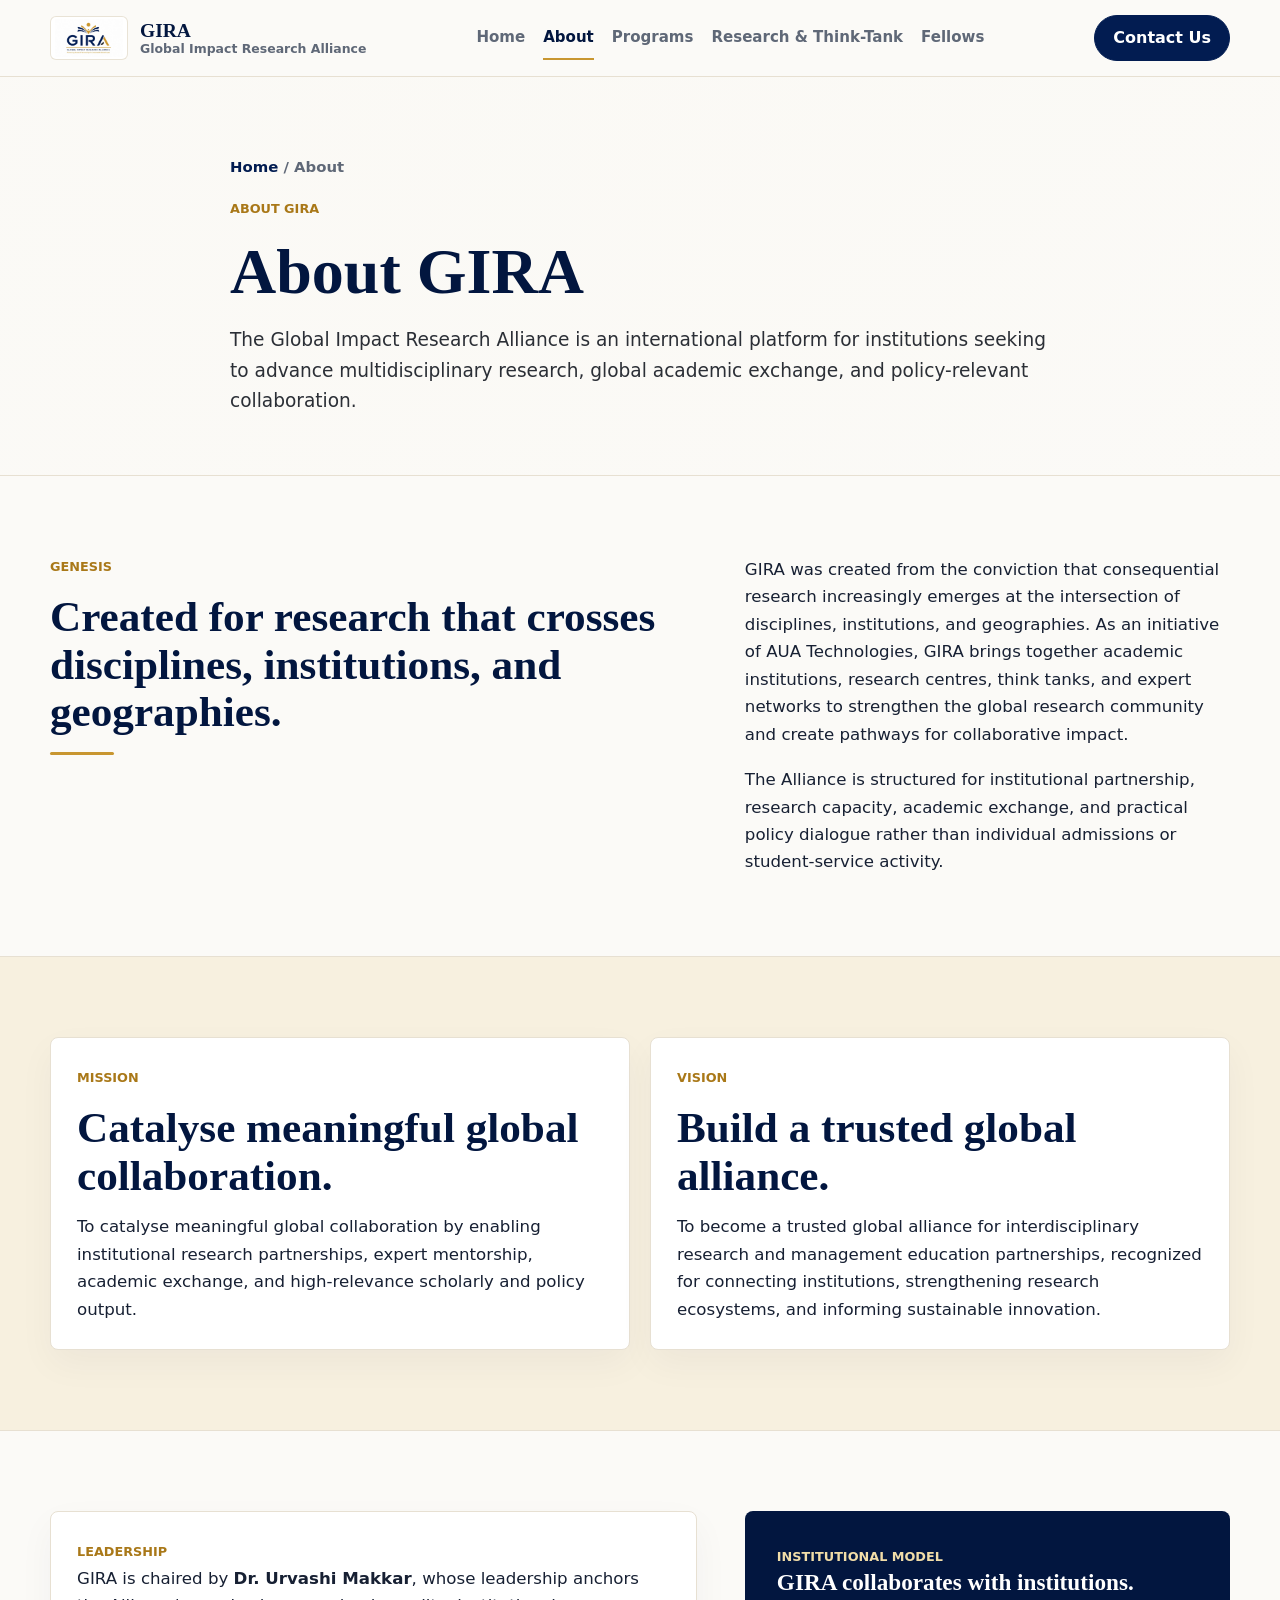
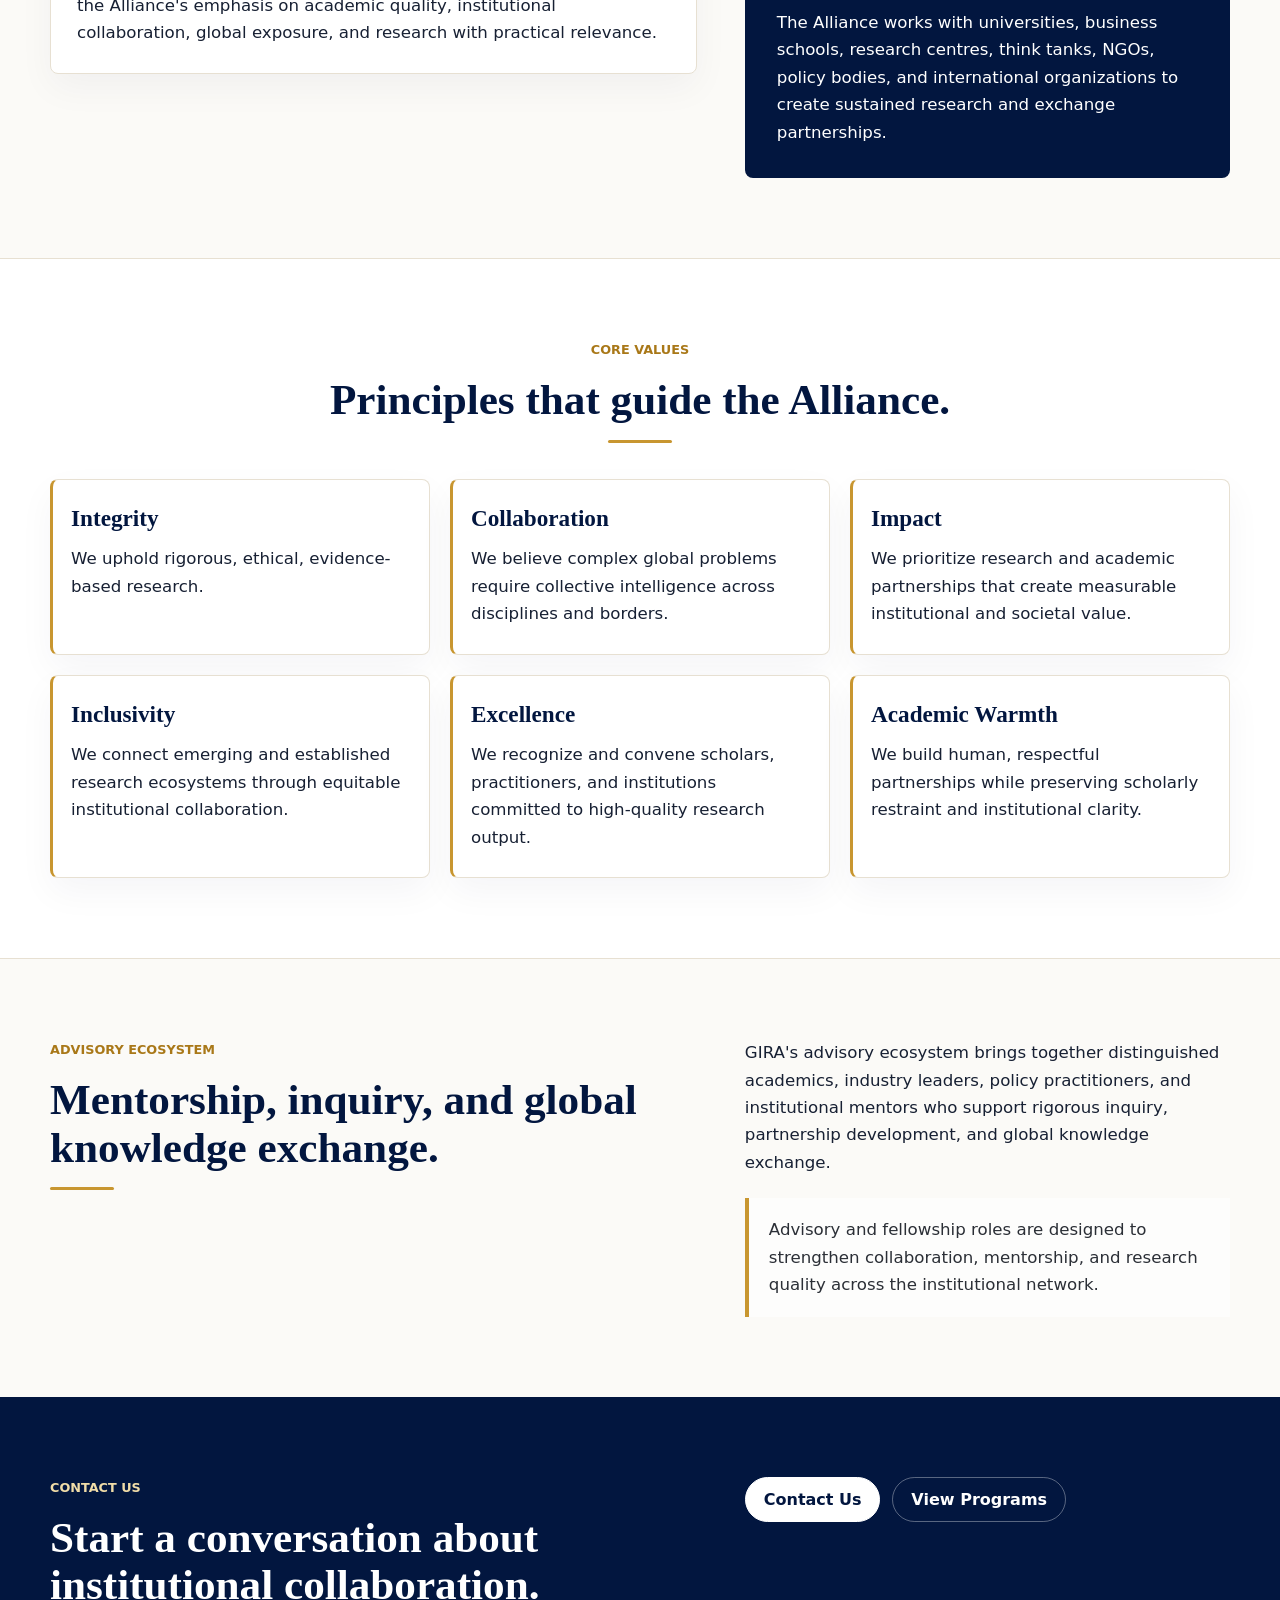
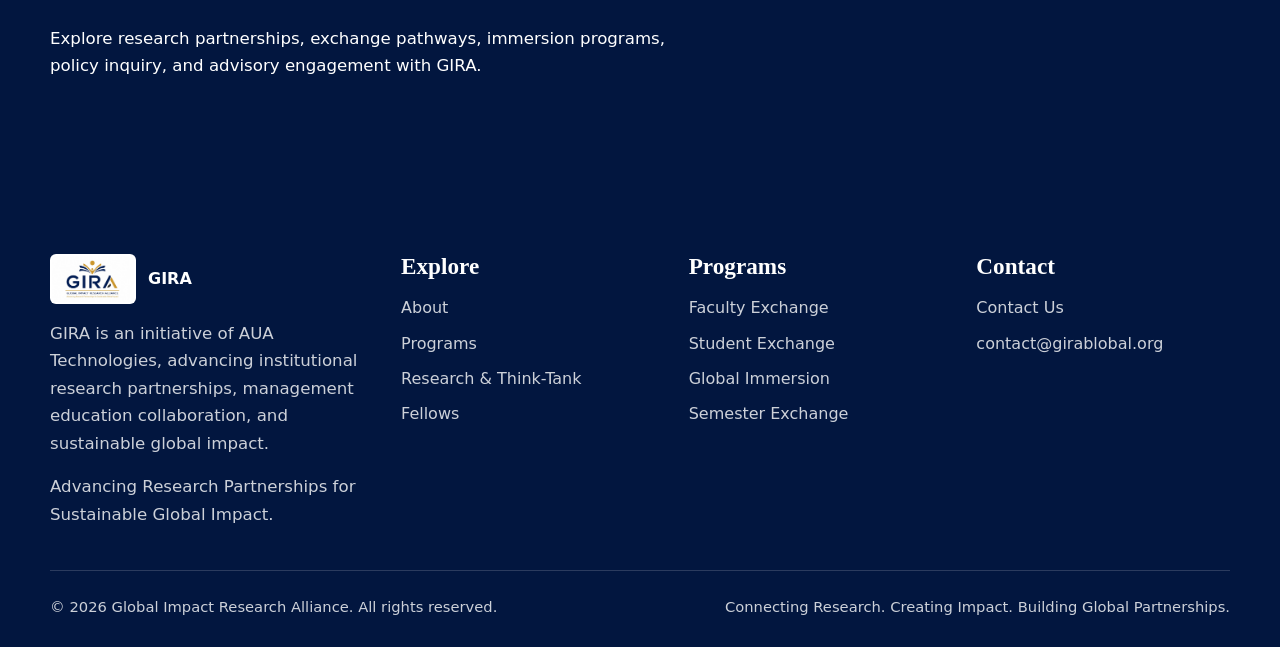
==== about.html @ 1eb1379f "Add GIRA website" ====
<!doctype html>
<html lang="en">
  <head>
    <meta charset="utf-8">
    <meta name="viewport" content="width=device-width, initial-scale=1">
    <title>About GIRA | Global Impact Research Alliance</title>
    <meta name="description" content="Learn about the Global Impact Research Alliance, an initiative of AUA Technologies for institutional research partnerships, academic exchange, and policy-relevant collaboration.">
    <link rel="stylesheet" href="assets/styles.css">
  </head>
  <body>
    <a class="skip-link" href="#main">Skip to content</a>
    <header class="site-header">
      <div class="container header-inner">
        <a class="logo-lockup" href="index.html" aria-label="GIRA home">
          <img src="assets/gira-logo.jpeg" alt="GIRA logo">
          <span class="logo-copy">
            <strong>GIRA</strong>
            <span>Global Impact Research Alliance</span>
          </span>
        </a>
        <nav class="primary-nav" id="primary-navigation" aria-label="Primary navigation">
          <a class="nav-link" href="index.html">Home</a>
          <a class="nav-link" href="about.html" aria-current="page">About</a>
          <a class="nav-link" href="programs.html">Programs</a>
          <a class="nav-link" href="research-think-tank.html">Research &amp; Think-Tank</a>
          <a class="nav-link" href="fellows.html">Fellows</a>
          <a class="mobile-nav-cta" href="contact.html">Contact Us</a>
        </nav>
        <div class="header-actions">
          <a class="btn btn-primary" href="contact.html">Contact Us</a>
        </div>
        <button class="menu-toggle" type="button" aria-expanded="false" aria-controls="primary-navigation" aria-label="Open menu">
          <svg viewBox="0 0 24 24" aria-hidden="true" fill="none" stroke="currentColor" stroke-width="2">
            <path d="M4 7h16M4 12h16M4 17h16"></path>
          </svg>
        </button>
      </div>
    </header>

    <main id="main">
      <section class="page-hero">
        <div class="narrow">
          <div class="breadcrumb"><a href="index.html">Home</a> / About</div>
          <span class="eyebrow">About GIRA</span>
          <h1>About GIRA</h1>
          <p class="lead">The Global Impact Research Alliance is an international platform for institutions seeking to advance multidisciplinary research, global academic exchange, and policy-relevant collaboration.</p>
        </div>
      </section>

      <section aria-labelledby="genesis-title">
        <div class="container split">
          <div class="section-header">
            <span class="eyebrow">Genesis</span>
            <h2 id="genesis-title">Created for research that crosses disciplines, institutions, and geographies.</h2>
            <div class="section-rule"></div>
          </div>
          <div>
            <p>GIRA was created from the conviction that consequential research increasingly emerges at the intersection of disciplines, institutions, and geographies. As an initiative of AUA Technologies, GIRA brings together academic institutions, research centres, think tanks, and expert networks to strengthen the global research community and create pathways for collaborative impact.</p>
            <p class="mt-18">The Alliance is structured for institutional partnership, research capacity, academic exchange, and practical policy dialogue rather than individual admissions or student-service activity.</p>
          </div>
        </div>
      </section>

      <section class="soft-band" aria-labelledby="mission-title">
        <div class="container grid grid-2">
          <article class="card">
            <span class="eyebrow">Mission</span>
            <h2 id="mission-title">Catalyse meaningful global collaboration.</h2>
            <p>To catalyse meaningful global collaboration by enabling institutional research partnerships, expert mentorship, academic exchange, and high-relevance scholarly and policy output.</p>
          </article>
          <article class="card">
            <span class="eyebrow">Vision</span>
            <h2>Build a trusted global alliance.</h2>
            <p>To become a trusted global alliance for interdisciplinary research and management education partnerships, recognized for connecting institutions, strengthening research ecosystems, and informing sustainable innovation.</p>
          </article>
        </div>
      </section>

      <section aria-labelledby="leadership-title">
        <div class="container split">
          <article class="card chair-note chair-note-simple">
            <div>
              <span class="eyebrow">Leadership</span>
              <h2 class="visually-hidden" id="leadership-title">Leadership</h2>
              <p>GIRA is chaired by <strong>Dr. Urvashi Makkar</strong>, whose leadership anchors the Alliance's emphasis on academic quality, institutional collaboration, global exposure, and research with practical relevance.</p>
            </div>
          </article>
          <div class="statement-panel">
            <span class="eyebrow">Institutional Model</span>
            <h3>GIRA collaborates with institutions.</h3>
            <p class="mt-14">The Alliance works with universities, business schools, research centres, think tanks, NGOs, policy bodies, and international organizations to create sustained research and exchange partnerships.</p>
          </div>
        </div>
      </section>

      <section class="surface-band" aria-labelledby="values-title">
        <div class="container">
          <div class="section-header center">
            <span class="eyebrow">Core Values</span>
            <h2 id="values-title">Principles that guide the Alliance.</h2>
            <div class="section-rule"></div>
          </div>
          <div class="grid grid-3">
            <article class="card value-item">
              <h3>Integrity</h3>
              <p>We uphold rigorous, ethical, evidence-based research.</p>
            </article>
            <article class="card value-item">
              <h3>Collaboration</h3>
              <p>We believe complex global problems require collective intelligence across disciplines and borders.</p>
            </article>
            <article class="card value-item">
              <h3>Impact</h3>
              <p>We prioritize research and academic partnerships that create measurable institutional and societal value.</p>
            </article>
            <article class="card value-item">
              <h3>Inclusivity</h3>
              <p>We connect emerging and established research ecosystems through equitable institutional collaboration.</p>
            </article>
            <article class="card value-item">
              <h3>Excellence</h3>
              <p>We recognize and convene scholars, practitioners, and institutions committed to high-quality research output.</p>
            </article>
            <article class="card value-item">
              <h3>Academic Warmth</h3>
              <p>We build human, respectful partnerships while preserving scholarly restraint and institutional clarity.</p>
            </article>
          </div>
        </div>
      </section>

      <section aria-labelledby="advisory-title">
        <div class="container split">
          <div class="section-header">
            <span class="eyebrow">Advisory Ecosystem</span>
            <h2 id="advisory-title">Mentorship, inquiry, and global knowledge exchange.</h2>
            <div class="section-rule"></div>
          </div>
          <div>
            <p>GIRA's advisory ecosystem brings together distinguished academics, industry leaders, policy practitioners, and institutional mentors who support rigorous inquiry, partnership development, and global knowledge exchange.</p>
            <p class="note mt-22">Advisory and fellowship roles are designed to strengthen collaboration, mentorship, and research quality across the institutional network.</p>
          </div>
        </div>
      </section>

      <section class="cta-section" aria-labelledby="about-cta-title">
        <div class="container split">
          <div class="section-header">
            <span class="eyebrow">Contact Us</span>
            <h2 id="about-cta-title">Start a conversation about institutional collaboration.</h2>
            <p>Explore research partnerships, exchange pathways, immersion programs, policy inquiry, and advisory engagement with GIRA.</p>
          </div>
          <div class="cta-actions">
            <a class="btn btn-primary" href="contact.html">Contact Us</a>
            <a class="btn btn-secondary" href="programs.html">View Programs</a>
          </div>
        </div>
      </section>
    </main>

    <footer class="site-footer">
      <div class="container">
        <div class="footer-grid">
          <div class="footer-brand">
            <a class="footer-logo" href="index.html" aria-label="GIRA home">
              <img src="assets/gira-logo.jpeg" alt="GIRA logo">
              <strong>GIRA</strong>
            </a>
            <p>GIRA is an initiative of AUA Technologies, advancing institutional research partnerships, management education collaboration, and sustainable global impact.</p>
            <p>Advancing Research Partnerships for Sustainable Global Impact.</p>
          </div>
          <div>
            <h3>Explore</h3>
            <div class="footer-links">
              <a href="about.html">About</a>
              <a href="programs.html">Programs</a>
              <a href="research-think-tank.html">Research &amp; Think-Tank</a>
              <a href="fellows.html">Fellows</a>
            </div>
          </div>
          <div>
            <h3>Programs</h3>
            <div class="footer-links">
              <a href="programs.html#faculty-exchange">Faculty Exchange</a>
              <a href="programs.html#student-exchange">Student Exchange</a>
              <a href="programs.html#global-immersion">Global Immersion</a>
              <a href="programs.html#semester-exchange">Semester Exchange</a>
            </div>
          </div>
          <div>
            <h3>Contact</h3>
            <div class="footer-links">
              <a href="contact.html">Contact Us</a>
              <a href="mailto:contact@girablobal.org">contact@girablobal.org</a>
            </div>
          </div>
        </div>
        <div class="footer-bottom">
          <span>&copy; <span data-year></span> Global Impact Research Alliance. All rights reserved.</span>
          <span>Connecting Research. Creating Impact. Building Global Partnerships.</span>
        </div>
      </div>
    </footer>
    <script src="js/site.js"></script>
  </body>
</html>
---- assets/styles.css ----
:root {
  --gira-navy-950: #02163f;
  --gira-navy-900: #021c51;
  --gira-navy-800: #062b68;
  --gira-navy-700: #0a367a;
  --gira-gold-700: #a97818;
  --gira-gold-600: #c89630;
  --gira-gold-500: #d3a437;
  --gira-gold-200: #f1dda8;
  --gira-charcoal: #2b2f36;
  --gira-ink: #172033;
  --gira-muted: #5f6877;
  --gira-line: #e7e0d2;
  --gira-paper: #fbfaf7;
  --gira-surface: #ffffff;
  --gira-soft-gold: #f7f0df;
  --shadow-soft: 0 18px 48px rgba(2, 28, 81, 0.06);
}

* {
  box-sizing: border-box;
}

html {
  scroll-behavior: smooth;
}

body {
  margin: 0;
  font-family: Inter, "Source Sans 3", system-ui, -apple-system, BlinkMacSystemFont, "Segoe UI", sans-serif;
  color: var(--gira-ink);
  background: var(--gira-paper);
  line-height: 1.65;
}

body.menu-open {
  overflow: hidden;
}

img,
svg {
  display: block;
  max-width: 100%;
}

a {
  color: inherit;
  text-decoration: none;
}

button,
input,
select,
textarea {
  font: inherit;
}

:focus-visible {
  outline: 3px solid rgba(200, 150, 48, 0.65);
  outline-offset: 3px;
}

.skip-link {
  position: absolute;
  top: 8px;
  left: 8px;
  z-index: 100;
  transform: translateY(-140%);
  background: var(--gira-navy-950);
  color: #fff;
  padding: 10px 14px;
  border-radius: 6px;
  font-weight: 700;
}

.skip-link:focus {
  transform: translateY(0);
}

.visually-hidden {
  position: absolute;
  width: 1px;
  height: 1px;
  padding: 0;
  margin: -1px;
  overflow: hidden;
  clip: rect(0, 0, 0, 0);
  white-space: nowrap;
  border: 0;
}

.container {
  width: min(100% - 32px, 1180px);
  margin-inline: auto;
}

.narrow {
  width: min(100% - 32px, 820px);
  margin-inline: auto;
}

.site-header {
  position: sticky;
  top: 0;
  z-index: 80;
  background: rgba(251, 250, 247, 0.96);
  border-bottom: 1px solid var(--gira-line);
  backdrop-filter: blur(14px);
  transition: box-shadow 180ms ease, background-color 180ms ease;
}

.site-header.is-scrolled {
  box-shadow: 0 10px 30px rgba(2, 28, 81, 0.08);
}

.header-inner {
  height: 76px;
  display: flex;
  align-items: center;
  justify-content: space-between;
  gap: 24px;
}

.logo-lockup {
  display: inline-flex;
  align-items: center;
  gap: 12px;
  min-width: 220px;
}

.logo-lockup img {
  width: 78px;
  height: 44px;
  object-fit: contain;
  background: #fff;
  border: 1px solid rgba(231, 224, 210, 0.9);
  border-radius: 6px;
  padding: 2px;
}

.logo-copy {
  display: grid;
  gap: 0;
  line-height: 1.15;
}

.logo-copy strong {
  font-family: Georgia, "Times New Roman", serif;
  color: var(--gira-navy-950);
  font-size: 1.22rem;
}

.logo-copy span {
  color: var(--gira-muted);
  font-size: 0.78rem;
  font-weight: 650;
}

.primary-nav {
  display: flex;
  align-items: center;
  justify-content: center;
  gap: 18px;
  color: var(--gira-muted);
  font-size: 0.94rem;
  font-weight: 700;
}

.nav-link {
  min-height: 44px;
  display: inline-flex;
  align-items: center;
  border-bottom: 2px solid transparent;
}

.nav-link:hover,
.nav-link[aria-current="page"] {
  color: var(--gira-navy-950);
  border-bottom-color: var(--gira-gold-600);
}

.header-actions {
  display: flex;
  align-items: center;
  gap: 10px;
}

.mobile-nav-cta {
  display: none;
}

.menu-toggle {
  width: 44px;
  height: 44px;
  display: none;
  align-items: center;
  justify-content: center;
  border: 1px solid var(--gira-line);
  border-radius: 8px;
  background: var(--gira-surface);
  color: var(--gira-navy-950);
  cursor: pointer;
}

.menu-toggle svg {
  width: 22px;
  height: 22px;
}

.btn {
  min-height: 44px;
  display: inline-flex;
  align-items: center;
  justify-content: center;
  gap: 8px;
  border-radius: 999px;
  padding: 0.76rem 1.12rem;
  font-weight: 750;
  line-height: 1.2;
  transition: background-color 160ms ease, border-color 160ms ease, color 160ms ease, transform 160ms ease;
}

.btn svg {
  width: 18px;
  height: 18px;
}

.btn-primary {
  background: var(--gira-navy-900);
  color: #fff;
  border: 1px solid var(--gira-navy-900);
}

.btn-primary:hover {
  background: var(--gira-navy-800);
  border-color: var(--gira-navy-800);
}

.btn-secondary {
  background: transparent;
  color: var(--gira-navy-900);
  border: 1px solid var(--gira-line);
}

.btn-secondary:hover {
  border-color: var(--gira-gold-600);
  background: rgba(200, 150, 48, 0.08);
}

.text-link {
  display: inline-flex;
  align-items: center;
  gap: 8px;
  color: var(--gira-navy-900);
  font-weight: 800;
  border-bottom: 1px solid rgba(200, 150, 48, 0.55);
}

.text-link:hover {
  color: var(--gira-navy-700);
}

.inline-link {
  color: var(--gira-navy-900);
  font-weight: 800;
  border-bottom: 1px solid rgba(200, 150, 48, 0.55);
}

.inline-link:hover {
  color: var(--gira-navy-700);
}

main {
  overflow: hidden;
}

section {
  padding-block: 80px;
}

h1,
h2,
h3,
h4 {
  font-family: Georgia, "Times New Roman", serif;
  color: var(--gira-navy-950);
  line-height: 1.1;
  letter-spacing: 0;
  margin: 0;
}

h1 {
  font-size: 4rem;
}

h2 {
  font-size: 2.7rem;
}

h3 {
  font-size: 1.45rem;
}

h4 {
  font-size: 1.08rem;
}

p {
  margin: 0;
  font-size: 1.04rem;
}

.lead {
  font-size: 1.16rem;
  color: var(--gira-charcoal);
}

.muted {
  color: var(--gira-muted);
}

.mt-14 {
  margin-top: 14px;
}

.mt-16 {
  margin-top: 16px;
}

.mt-18 {
  margin-top: 18px;
}

.mt-22 {
  margin-top: 22px;
}

.mt-24 {
  margin-top: 24px;
}

.eyebrow {
  color: var(--gira-gold-700);
  font-size: 0.8rem;
  font-weight: 850;
  text-transform: uppercase;
}

.section-header {
  display: grid;
  gap: 16px;
  max-width: 780px;
  margin-bottom: 36px;
}

.section-header.center {
  text-align: center;
  margin-inline: auto;
}

.section-rule {
  width: 64px;
  height: 3px;
  background: var(--gira-gold-600);
  border-radius: 999px;
}

.section-header.center .section-rule {
  margin-inline: auto;
}

.hero {
  position: relative;
  padding-block: 82px 44px;
  border-bottom: 1px solid var(--gira-line);
  background:
    linear-gradient(90deg, rgba(251, 250, 247, 0.96), rgba(251, 250, 247, 0.82)),
    linear-gradient(135deg, rgba(241, 221, 168, 0.4), rgba(255, 255, 255, 0));
}

.hero::before {
  content: "";
  position: absolute;
  inset: 0;
  background-image:
    linear-gradient(rgba(6, 43, 104, 0.06) 1px, transparent 1px),
    linear-gradient(90deg, rgba(6, 43, 104, 0.06) 1px, transparent 1px);
  background-size: 52px 52px;
  mask-image: linear-gradient(90deg, transparent 0%, #000 42%, #000 100%);
  -webkit-mask-image: linear-gradient(90deg, transparent 0%, #000 42%, #000 100%);
  pointer-events: none;
}

.hero-layout {
  position: relative;
  display: grid;
  grid-template-columns: minmax(0, 1fr) 430px;
  gap: 56px;
  align-items: center;
}

.hero-copy {
  display: grid;
  gap: 24px;
  max-width: 760px;
}

.hero-brand {
  display: grid;
  gap: 10px;
}

.hero-brand-kicker {
  color: var(--gira-gold-700);
  font-size: 0.86rem;
  font-weight: 850;
  text-transform: uppercase;
}

.hero-brand-name {
  display: flex;
  flex-wrap: wrap;
  align-items: baseline;
  gap: 12px 18px;
}

.hero-brand-name strong {
  color: var(--gira-navy-950);
  font-family: Georgia, "Times New Roman", serif;
  font-size: 5.35rem;
  line-height: 0.9;
}

.hero-brand-name span {
  max-width: 520px;
  color: var(--gira-navy-900);
  font-family: Georgia, "Times New Roman", serif;
  font-size: 2.1rem;
  line-height: 1.06;
}

.hero-actions,
.cta-actions {
  display: flex;
  flex-wrap: wrap;
  gap: 12px;
}

.hero-visual {
  min-height: 410px;
  display: grid;
  align-content: center;
  gap: 22px;
  position: relative;
}

.hero-logo-panel {
  display: grid;
  place-items: center;
  min-height: 250px;
  padding: 34px;
  background: rgba(255, 255, 255, 0.8);
  border: 1px solid var(--gira-line);
  border-radius: 8px;
  box-shadow: var(--shadow-soft);
}

.hero-logo-panel img {
  width: min(100%, 360px);
  height: auto;
  object-fit: contain;
}

.hero-focus {
  padding: 18px 22px;
  border-left: 3px solid var(--gira-gold-600);
  background: rgba(251, 250, 247, 0.9);
}

.hero-focus strong {
  display: block;
  color: var(--gira-navy-950);
  margin-bottom: 10px;
}

.hero-focus ul {
  list-style: none;
  margin: 0;
  padding: 0;
  display: grid;
  gap: 6px;
  color: var(--gira-charcoal);
  font-weight: 650;
}

.glance {
  padding-block: 0 72px;
}

.glance-grid {
  margin-top: -22px;
  position: relative;
  z-index: 4;
  display: grid;
  grid-template-columns: repeat(5, 1fr);
  background: var(--gira-surface);
  border: 1px solid var(--gira-line);
  border-radius: 8px;
  box-shadow: var(--shadow-soft);
  overflow: hidden;
}

.glance-item {
  padding: 22px;
  border-right: 1px solid var(--gira-line);
  border-top: 4px solid var(--gira-gold-600);
}

.glance-item:last-child {
  border-right: 0;
}

.glance-item strong {
  display: block;
  color: var(--gira-navy-950);
  font-size: 0.96rem;
  line-height: 1.25;
  margin-bottom: 8px;
}

.glance-item span {
  display: block;
  color: var(--gira-muted);
  font-size: 0.92rem;
  line-height: 1.45;
}

.surface-band {
  background: var(--gira-surface);
  border-block: 1px solid var(--gira-line);
}

.soft-band {
  background: var(--gira-soft-gold);
  border-block: 1px solid var(--gira-line);
}

.grid {
  display: grid;
  gap: 20px;
}

.grid-2 {
  grid-template-columns: repeat(2, minmax(0, 1fr));
}

.grid-3 {
  grid-template-columns: repeat(3, minmax(0, 1fr));
}

.grid-4 {
  grid-template-columns: repeat(4, minmax(0, 1fr));
}

.card {
  background: var(--gira-surface);
  border: 1px solid var(--gira-line);
  border-radius: 8px;
  padding: 26px;
  box-shadow: 0 14px 36px rgba(2, 28, 81, 0.045);
  transition: transform 160ms ease, box-shadow 160ms ease;
}

.card:hover {
  transform: translateY(-2px);
  box-shadow: 0 18px 44px rgba(2, 28, 81, 0.075);
}

.card > * + * {
  margin-top: 14px;
}

.icon-line {
  width: 42px;
  height: 42px;
  color: var(--gira-navy-900);
}

.icon-line .accent {
  color: var(--gira-gold-600);
}

.program-card {
  display: grid;
  gap: 14px;
  align-content: start;
}

.program-card ul,
.clean-list {
  margin: 0;
  padding: 0;
  list-style: none;
  display: grid;
  gap: 10px;
}

.program-card li,
.clean-list li {
  position: relative;
  padding-left: 18px;
  color: var(--gira-charcoal);
}

.program-card li::before,
.clean-list li::before {
  content: "";
  position: absolute;
  left: 0;
  top: 0.7em;
  width: 6px;
  height: 6px;
  border-radius: 50%;
  background: var(--gira-gold-600);
}

.split {
  display: grid;
  grid-template-columns: minmax(0, 1fr) minmax(320px, 0.75fr);
  gap: 48px;
  align-items: start;
}

.statement-panel {
  background: var(--gira-navy-950);
  color: #fff;
  border-radius: 8px;
  padding: 32px;
}

.statement-panel h3,
.statement-panel h2,
.statement-panel p {
  color: #fff;
}

.statement-panel .eyebrow {
  color: var(--gira-gold-200);
}

.note {
  border-left: 4px solid var(--gira-gold-600);
  background: rgba(255, 255, 255, 0.66);
  padding: 18px 20px;
  color: var(--gira-charcoal);
}

.contact-email {
  margin-top: 18px;
  color: var(--gira-navy-950);
  font-size: 1rem;
  font-weight: 800;
}

.contact-email a {
  border-bottom: 1px solid rgba(200, 150, 48, 0.55);
}

.stepper {
  display: grid;
  grid-template-columns: repeat(4, minmax(0, 1fr));
  gap: 0;
  border: 1px solid var(--gira-line);
  border-radius: 8px;
  overflow: hidden;
  background: var(--gira-surface);
}

.step {
  position: relative;
  padding: 28px;
  min-height: 210px;
  border-right: 1px solid var(--gira-line);
}

.step:last-child {
  border-right: 0;
}

.step::after {
  content: "";
  position: absolute;
  top: 48px;
  right: -18px;
  width: 36px;
  height: 2px;
  background: var(--gira-gold-600);
  z-index: 2;
}

.step:last-child::after {
  display: none;
}

.step-number {
  width: 42px;
  height: 42px;
  display: inline-flex;
  align-items: center;
  justify-content: center;
  border-radius: 50%;
  background: var(--gira-soft-gold);
  color: var(--gira-navy-950);
  font-weight: 850;
  margin-bottom: 18px;
}

.chair-note {
  display: grid;
  grid-template-columns: 110px minmax(0, 1fr);
  gap: 28px;
  align-items: start;
}

.chair-note-simple {
  grid-template-columns: 1fr;
}

.chair-mark {
  width: 100px;
  height: 100px;
  display: grid;
  place-items: center;
  border-radius: 8px;
  background: var(--gira-soft-gold);
  border: 1px solid var(--gira-line);
  color: var(--gira-navy-950);
  font-family: Georgia, "Times New Roman", serif;
  font-size: 2.2rem;
  font-weight: 700;
}

.cta-section {
  background: var(--gira-navy-950);
  color: #fff;
}

.cta-section h2,
.cta-section p {
  color: #fff;
}

.cta-section .eyebrow {
  color: var(--gira-gold-200);
}

.cta-section .btn-primary {
  background: #fff;
  color: var(--gira-navy-950);
  border-color: #fff;
}

.cta-section .btn-primary:hover {
  background: var(--gira-gold-200);
  border-color: var(--gira-gold-200);
}

.cta-section .btn-secondary {
  color: #fff;
  border-color: rgba(255, 255, 255, 0.34);
}

.cta-section .btn-secondary:hover {
  background: rgba(255, 255, 255, 0.08);
  border-color: var(--gira-gold-200);
}

.page-hero {
  padding-block: 78px 58px;
  background:
    linear-gradient(90deg, rgba(251, 250, 247, 0.96), rgba(251, 250, 247, 0.86)),
    linear-gradient(135deg, rgba(241, 221, 168, 0.4), rgba(255, 255, 255, 0));
  border-bottom: 1px solid var(--gira-line);
}

.page-hero .narrow {
  display: grid;
  gap: 18px;
}

.breadcrumb {
  color: var(--gira-muted);
  font-size: 0.93rem;
  font-weight: 650;
}

.breadcrumb a {
  color: var(--gira-navy-900);
}

.value-item {
  border-left: 3px solid var(--gira-gold-600);
  padding-left: 18px;
}

.output-grid {
  display: flex;
  flex-wrap: wrap;
  gap: 10px;
}

.pill {
  display: inline-flex;
  align-items: center;
  min-height: 34px;
  border: 1px solid var(--gira-line);
  border-radius: 999px;
  padding: 0.36rem 0.76rem;
  background: var(--gira-surface);
  color: var(--gira-charcoal);
  font-weight: 700;
  font-size: 0.92rem;
}

.event-card {
  display: grid;
  gap: 12px;
}

.event-meta {
  display: flex;
  flex-wrap: wrap;
  gap: 10px;
  color: var(--gira-muted);
  font-size: 0.92rem;
  font-weight: 650;
}

.category {
  color: var(--gira-gold-700);
  font-weight: 850;
  text-transform: uppercase;
  font-size: 0.78rem;
}

.fellows-grid {
  display: grid;
  gap: 24px;
}

.fellow-profile {
  display: grid;
  grid-template-columns: 210px minmax(0, 1fr);
  gap: 28px;
  align-items: start;
}

.fellow-photo {
  width: 100%;
  aspect-ratio: 4 / 5;
  object-fit: cover;
  border-radius: 8px;
  border: 1px solid var(--gira-line);
  background: var(--gira-soft-gold);
}

.fellow-role {
  display: inline-flex;
  width: fit-content;
  align-items: center;
  min-height: 32px;
  border-radius: 999px;
  padding: 0.28rem 0.72rem;
  background: var(--gira-soft-gold);
  color: var(--gira-navy-950);
  font-size: 0.82rem;
  font-weight: 850;
  text-transform: uppercase;
}

.fellow-profile h3 {
  margin-top: 14px;
}

.fellow-profile p {
  margin-top: 12px;
}

.form-wrap {
  display: grid;
  grid-template-columns: minmax(0, 0.72fr) minmax(0, 1fr);
  gap: 40px;
  align-items: start;
}

.inquiry-form {
  display: grid;
  gap: 18px;
}

.form-grid {
  display: grid;
  grid-template-columns: repeat(2, minmax(0, 1fr));
  gap: 18px;
}

.field {
  display: grid;
  gap: 7px;
}

.field.full {
  grid-column: 1 / -1;
}

label {
  color: var(--gira-navy-950);
  font-size: 0.94rem;
  font-weight: 800;
}

input,
select,
textarea {
  width: 100%;
  min-height: 46px;
  border: 1px solid var(--gira-line);
  border-radius: 8px;
  background: #fff;
  color: var(--gira-ink);
  padding: 0.75rem 0.86rem;
}

textarea {
  min-height: 150px;
  resize: vertical;
}

input[aria-invalid="true"],
select[aria-invalid="true"],
textarea[aria-invalid="true"] {
  border-color: #9d2b2b;
}

.honeypot {
  position: absolute;
  left: -9999px;
  width: 1px;
  height: 1px;
  overflow: hidden;
}

.form-message {
  min-height: 30px;
  color: var(--gira-navy-950);
  font-weight: 750;
}

.form-message.error {
  color: #9d2b2b;
}

.site-footer {
  background: var(--gira-navy-950);
  color: rgba(255, 255, 255, 0.8);
  padding-block: 58px 28px;
}

.footer-grid {
  display: grid;
  grid-template-columns: minmax(240px, 1.25fr) repeat(3, minmax(0, 1fr));
  gap: 34px;
}

.footer-brand {
  display: grid;
  gap: 16px;
}

.footer-logo {
  display: inline-flex;
  align-items: center;
  gap: 12px;
}

.footer-logo img {
  width: 86px;
  height: 50px;
  object-fit: contain;
  background: #fff;
  border-radius: 6px;
  padding: 2px;
}

.footer-logo strong,
.site-footer h3 {
  color: #fff;
}

.footer-links {
  display: grid;
  gap: 9px;
  margin-top: 16px;
}

.footer-links a:hover {
  color: #fff;
}

.footer-bottom {
  display: flex;
  justify-content: space-between;
  gap: 20px;
  margin-top: 42px;
  padding-top: 24px;
  border-top: 1px solid rgba(255, 255, 255, 0.16);
  font-size: 0.92rem;
}

@media (max-width: 1080px) {
  .primary-nav {
    gap: 12px;
    font-size: 0.9rem;
  }

  h1 {
    font-size: 3.35rem;
  }

  .hero-brand-name strong {
    font-size: 4.45rem;
  }

  .hero-brand-name span {
    font-size: 1.82rem;
  }

  .hero-layout {
    grid-template-columns: minmax(0, 1fr) 360px;
    gap: 36px;
  }

  .glance-grid,
  .grid-4 {
    grid-template-columns: repeat(2, minmax(0, 1fr));
  }

  .glance-item:nth-child(2n) {
    border-right: 0;
  }
}

@media (max-width: 900px) {
  .header-inner {
    height: 64px;
  }

  .logo-lockup {
    min-width: auto;
  }

  .logo-lockup img {
    width: 64px;
    height: 36px;
  }

  .logo-copy span {
    display: none;
  }

  .menu-toggle {
    display: inline-flex;
  }

  .header-actions {
    display: none;
  }

  .primary-nav {
    position: absolute;
    top: 100%;
    left: 0;
    right: 0;
    display: grid;
    gap: 0;
    max-height: 0;
    overflow: hidden;
    background: var(--gira-paper);
    border-bottom: 1px solid var(--gira-line);
    box-shadow: 0 18px 34px rgba(2, 28, 81, 0.1);
    transition: max-height 180ms ease;
  }

  .site-header.is-open .primary-nav {
    max-height: 560px;
  }

  .nav-link,
  .mobile-nav-cta {
    min-height: 50px;
    padding: 0 24px;
    border-bottom: 1px solid var(--gira-line);
  }

  .mobile-nav-cta {
    display: flex;
    align-items: center;
    color: var(--gira-navy-950);
    font-weight: 850;
  }

  section {
    padding-block: 64px;
  }

  h1 {
    font-size: 2.72rem;
  }

  h2 {
    font-size: 2.15rem;
  }

  .hero {
    padding-block: 64px 34px;
  }

  .hero-layout,
  .split,
  .form-wrap,
  .fellow-profile {
    grid-template-columns: 1fr;
  }

  .hero-visual {
    min-height: auto;
  }

  .hero-logo-panel {
    min-height: 210px;
  }

  .fellow-photo {
    max-width: 280px;
  }

  .stepper,
  .grid-3,
  .grid-4,
  .footer-grid {
    grid-template-columns: 1fr;
  }

  .step {
    min-height: auto;
    border-right: 0;
    border-bottom: 1px solid var(--gira-line);
  }

  .step:last-child {
    border-bottom: 0;
  }

  .step::after {
    display: none;
  }
}

@media (max-width: 640px) {
  .container,
  .narrow {
    width: min(100% - 24px, 1180px);
  }

  h1 {
    font-size: 2.28rem;
  }

  .hero-brand-name {
    display: grid;
    gap: 10px;
  }

  .hero-brand-name strong {
    font-size: 3.45rem;
  }

  .hero-brand-name span {
    font-size: 1.48rem;
  }

  h2 {
    font-size: 1.9rem;
  }

  .lead {
    font-size: 1.05rem;
  }

  .hero-actions,
  .cta-actions {
    display: grid;
  }

  .btn {
    width: 100%;
  }

  .glance-grid,
  .grid-2,
  .form-grid {
    grid-template-columns: 1fr;
  }

  .glance-item,
  .glance-item:nth-child(2n) {
    border-right: 0;
  }

  .chair-note {
    grid-template-columns: 1fr;
  }

  .footer-bottom {
    display: grid;
  }

  .hero-logo-panel {
    padding: 22px;
  }
}

@media (prefers-reduced-motion: reduce) {
  html {
    scroll-behavior: auto;
  }

  *,
  *::before,
  *::after {
    animation-duration: 0.01ms !important;
    animation-iteration-count: 1 !important;
    transition-duration: 0.01ms !important;
  }
}
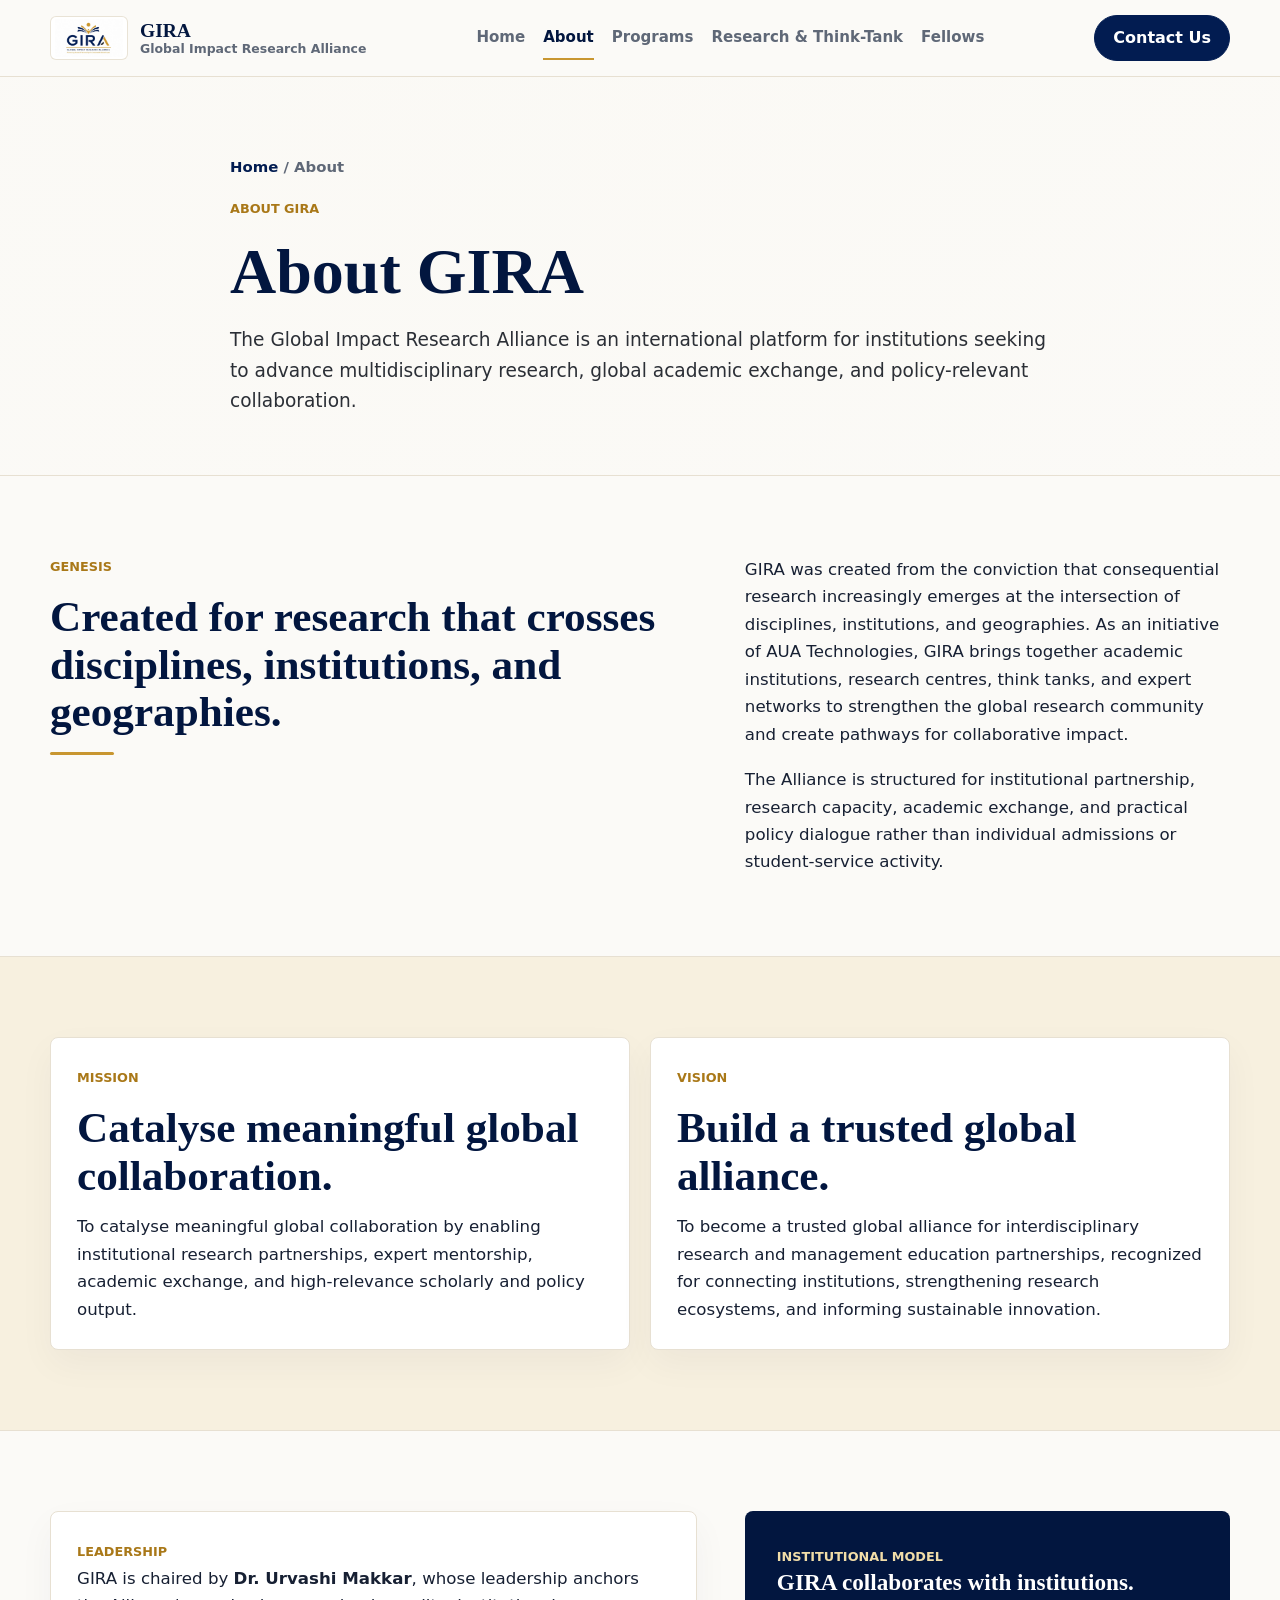
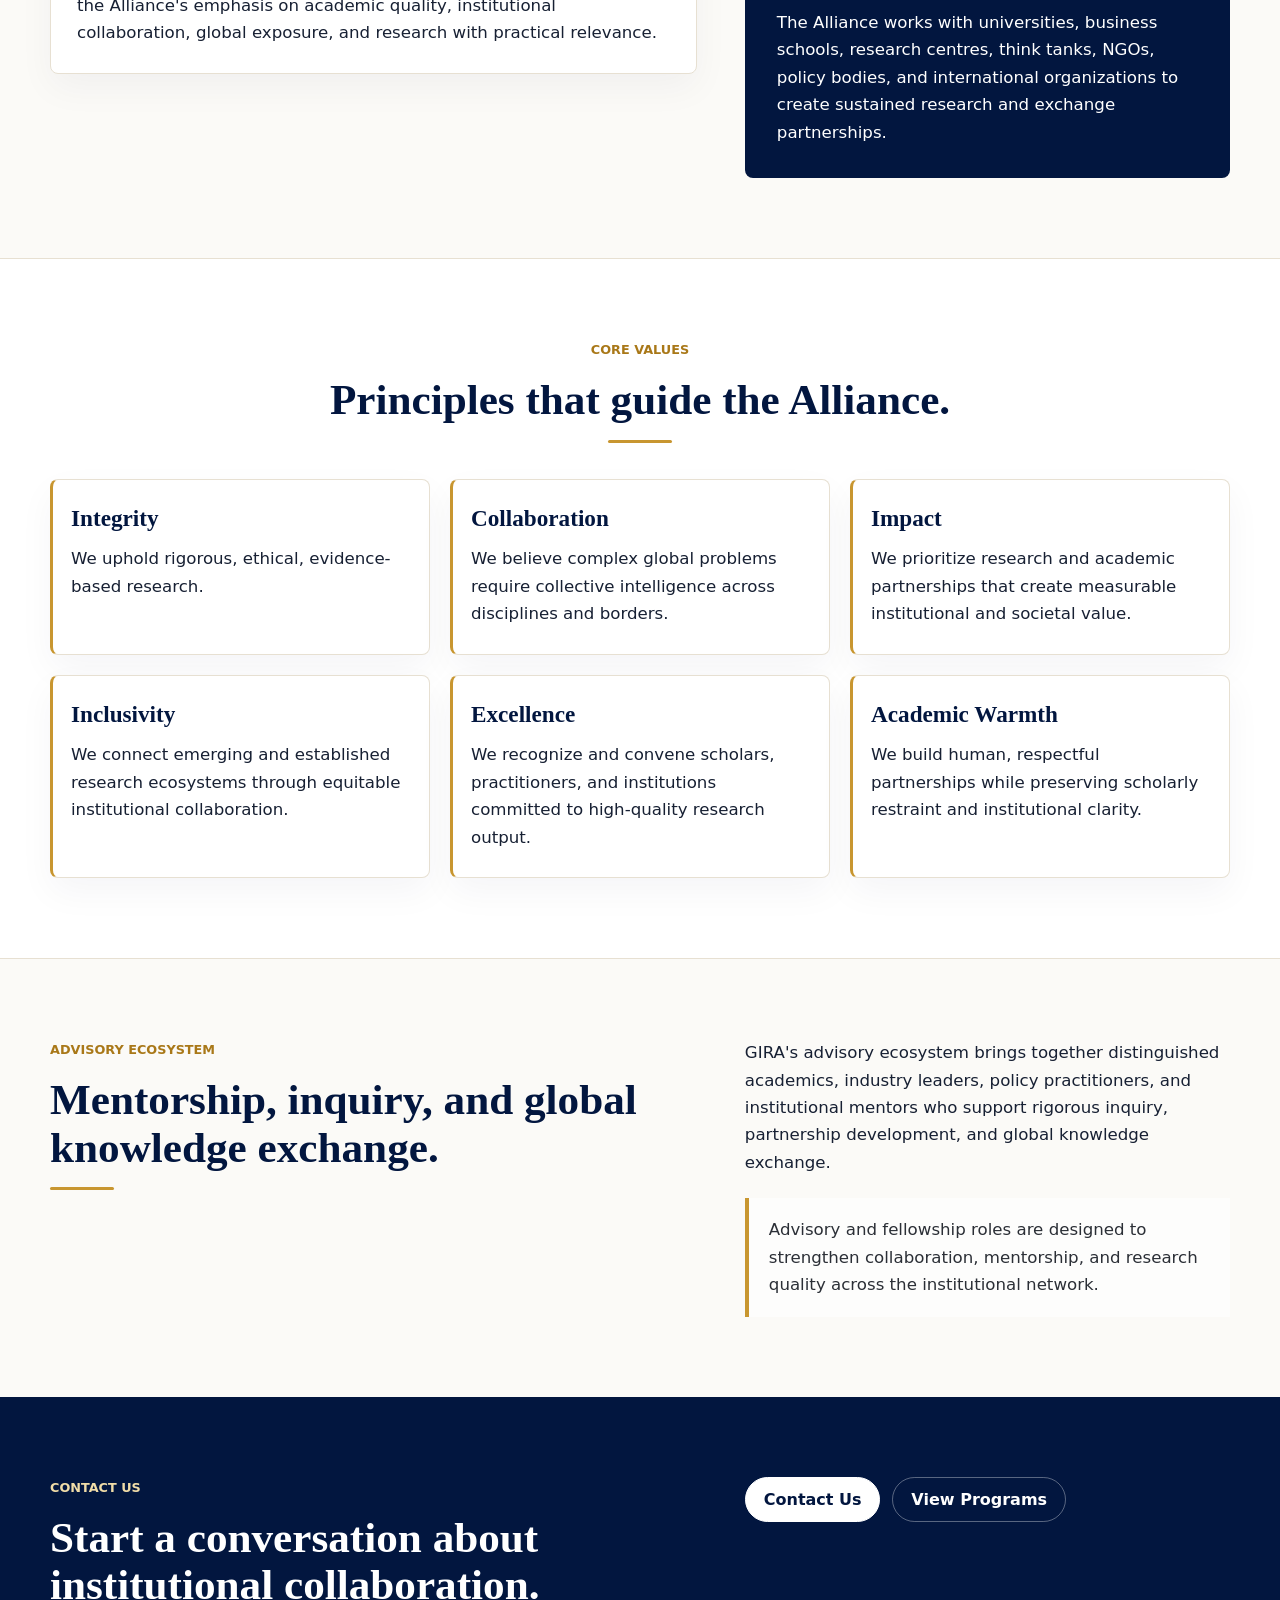
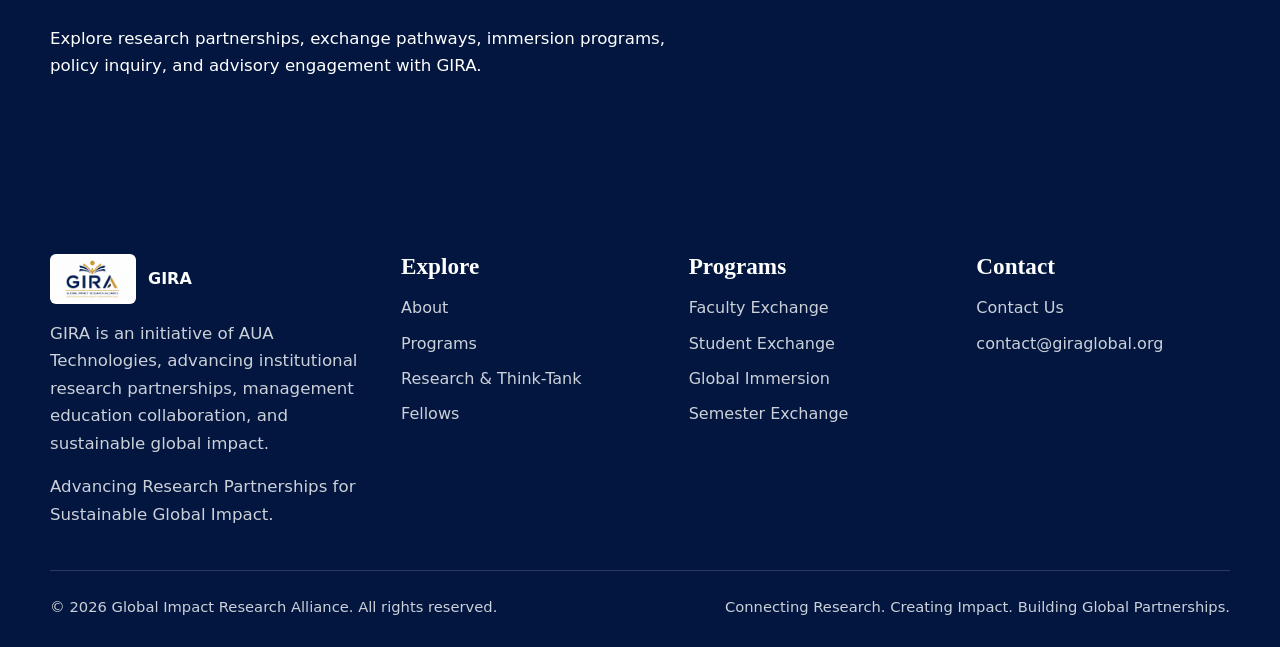
==== commit e7a6ecfd: "Update GIRA website contact details" ====
--- a/about.html
+++ b/about.html
@@ -191,7 +191,7 @@
             <h3>Contact</h3>
             <div class="footer-links">
               <a href="contact.html">Contact Us</a>
-              <a href="mailto:contact@girablobal.org">contact@girablobal.org</a>
+              <a href="mailto:contact@giraglobal.org">contact@giraglobal.org</a>
             </div>
           </div>
         </div>
--- a/assets/styles.css
+++ b/assets/styles.css
@@ -666,6 +666,34 @@
   border-bottom: 1px solid rgba(200, 150, 48, 0.55);
 }
 
+.contact-callout {
+  max-width: 880px;
+  margin-inline: auto;
+  padding: 44px;
+  text-align: center;
+  background: var(--gira-surface);
+  border: 1px solid var(--gira-line);
+  border-radius: 8px;
+  box-shadow: var(--shadow-soft);
+}
+
+.contact-callout h2 {
+  margin-top: 14px;
+  font-size: 3rem;
+  overflow-wrap: anywhere;
+}
+
+.contact-callout h2 a {
+  color: var(--gira-navy-950);
+  border-bottom: 2px solid rgba(200, 150, 48, 0.7);
+}
+
+.contact-callout p {
+  max-width: 680px;
+  margin: 22px auto 0;
+  color: var(--gira-muted);
+}
+
 .stepper {
   display: grid;
   grid-template-columns: repeat(4, minmax(0, 1fr));
@@ -940,24 +968,6 @@
 select[aria-invalid="true"],
 textarea[aria-invalid="true"] {
   border-color: #9d2b2b;
-}
-
-.honeypot {
-  position: absolute;
-  left: -9999px;
-  width: 1px;
-  height: 1px;
-  overflow: hidden;
-}
-
-.form-message {
-  min-height: 30px;
-  color: var(--gira-navy-950);
-  font-weight: 750;
-}
-
-.form-message.error {
-  color: #9d2b2b;
 }
 
 .site-footer {
@@ -1206,6 +1216,14 @@
     width: 100%;
   }
 
+  .contact-callout {
+    padding: 28px 18px;
+  }
+
+  .contact-callout h2 {
+    font-size: 1.7rem;
+  }
+
   .glance-grid,
   .grid-2,
   .form-grid {
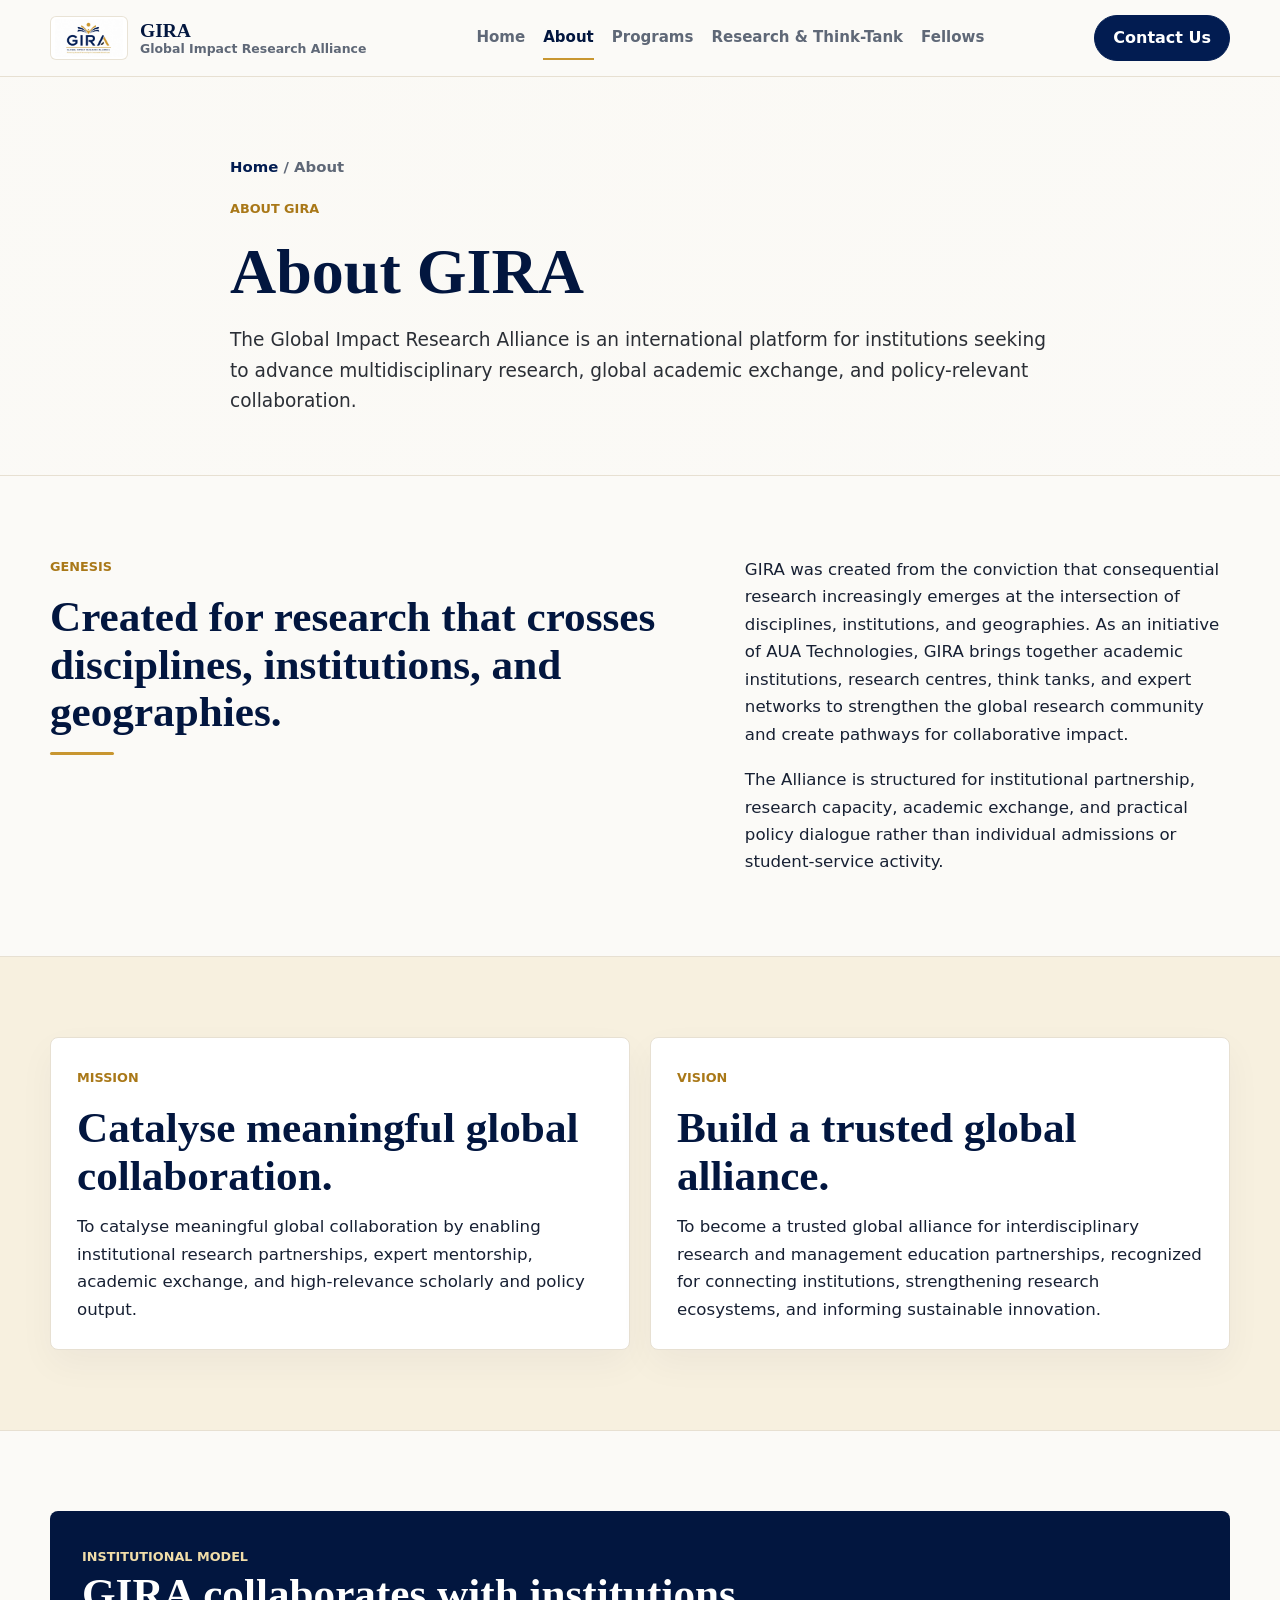
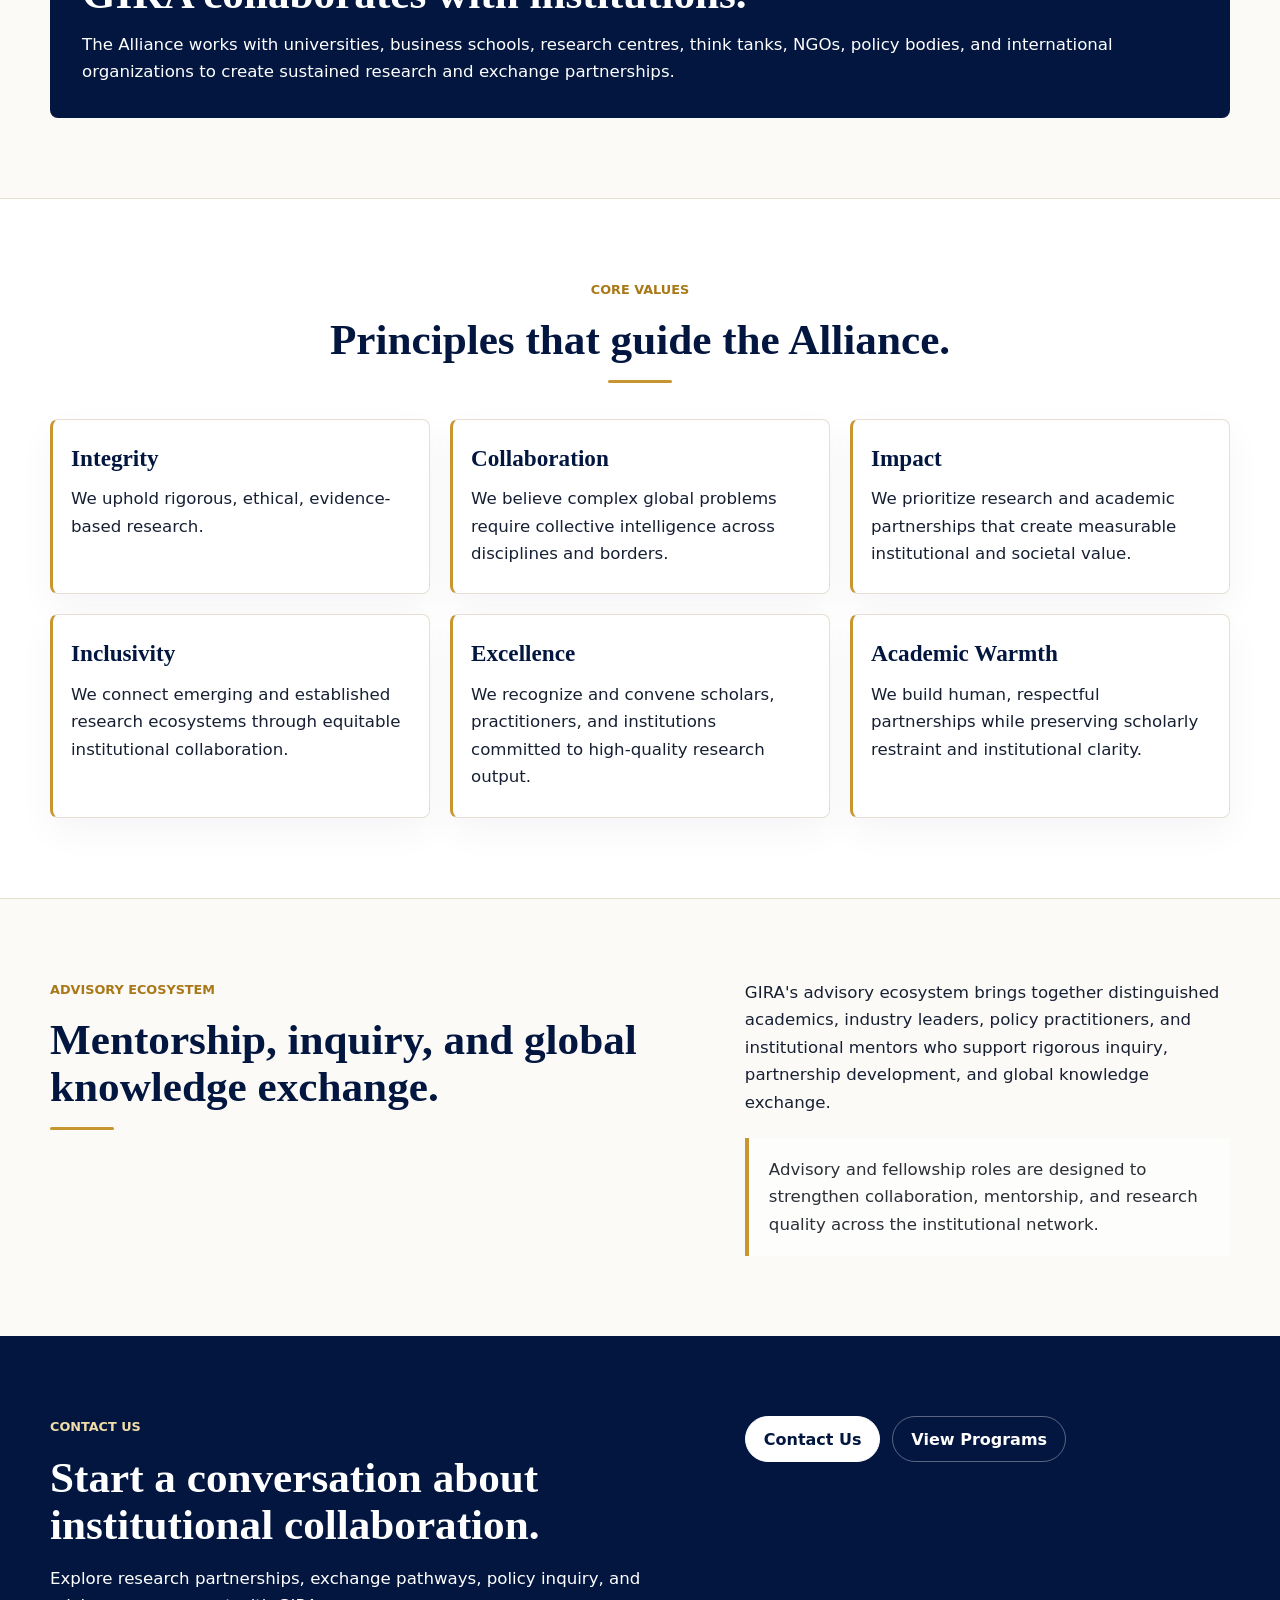
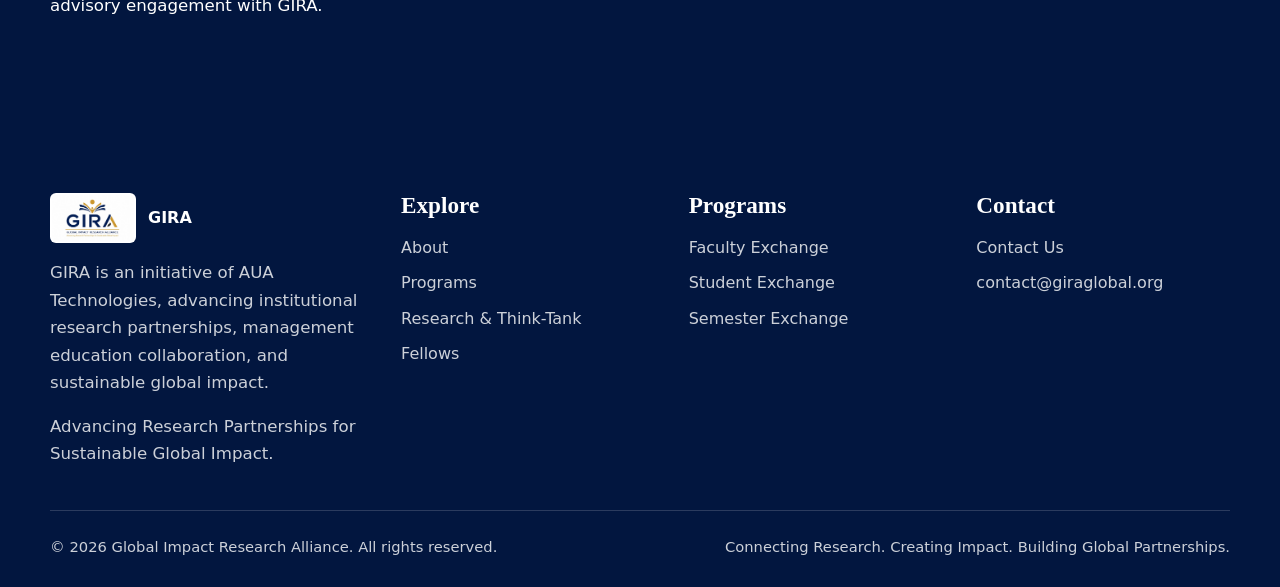
==== commit acaa6bda: "Refine GIRA website content" ====
--- a/about.html
+++ b/about.html
@@ -76,18 +76,11 @@
         </div>
       </section>
 
-      <section aria-labelledby="leadership-title">
-        <div class="container split">
-          <article class="card chair-note chair-note-simple">
-            <div>
-              <span class="eyebrow">Leadership</span>
-              <h2 class="visually-hidden" id="leadership-title">Leadership</h2>
-              <p>GIRA is chaired by <strong>Dr. Urvashi Makkar</strong>, whose leadership anchors the Alliance's emphasis on academic quality, institutional collaboration, global exposure, and research with practical relevance.</p>
-            </div>
-          </article>
+      <section aria-labelledby="institutional-model-title">
+        <div class="container">
           <div class="statement-panel">
             <span class="eyebrow">Institutional Model</span>
-            <h3>GIRA collaborates with institutions.</h3>
+            <h2 id="institutional-model-title">GIRA collaborates with institutions.</h2>
             <p class="mt-14">The Alliance works with universities, business schools, research centres, think tanks, NGOs, policy bodies, and international organizations to create sustained research and exchange partnerships.</p>
           </div>
         </div>
@@ -148,7 +141,7 @@
           <div class="section-header">
             <span class="eyebrow">Contact Us</span>
             <h2 id="about-cta-title">Start a conversation about institutional collaboration.</h2>
-            <p>Explore research partnerships, exchange pathways, immersion programs, policy inquiry, and advisory engagement with GIRA.</p>
+            <p>Explore research partnerships, exchange pathways, policy inquiry, and advisory engagement with GIRA.</p>
           </div>
           <div class="cta-actions">
             <a class="btn btn-primary" href="contact.html">Contact Us</a>
@@ -183,7 +176,6 @@
             <div class="footer-links">
               <a href="programs.html#faculty-exchange">Faculty Exchange</a>
               <a href="programs.html#student-exchange">Student Exchange</a>
-              <a href="programs.html#global-immersion">Global Immersion</a>
               <a href="programs.html#semester-exchange">Semester Exchange</a>
             </div>
           </div>
--- a/assets/styles.css
+++ b/assets/styles.css
@@ -293,6 +293,10 @@
   font-size: 4rem;
 }
 
+.hero-title {
+  font-size: 2.8rem;
+}
+
 h2 {
   font-size: 2.7rem;
 }
@@ -741,31 +745,6 @@
   color: var(--gira-navy-950);
   font-weight: 850;
   margin-bottom: 18px;
-}
-
-.chair-note {
-  display: grid;
-  grid-template-columns: 110px minmax(0, 1fr);
-  gap: 28px;
-  align-items: start;
-}
-
-.chair-note-simple {
-  grid-template-columns: 1fr;
-}
-
-.chair-mark {
-  width: 100px;
-  height: 100px;
-  display: grid;
-  place-items: center;
-  border-radius: 8px;
-  background: var(--gira-soft-gold);
-  border: 1px solid var(--gira-line);
-  color: var(--gira-navy-950);
-  font-family: Georgia, "Times New Roman", serif;
-  font-size: 2.2rem;
-  font-weight: 700;
 }
 
 .cta-section {
@@ -1035,6 +1014,10 @@
 
   h1 {
     font-size: 3.35rem;
+  }
+
+  .hero-title {
+    font-size: 2.35rem;
   }
 
   .hero-brand-name strong {
@@ -1127,6 +1110,10 @@
     font-size: 2.72rem;
   }
 
+  .hero-title {
+    font-size: 1.9rem;
+  }
+
   h2 {
     font-size: 2.15rem;
   }
@@ -1186,6 +1173,10 @@
     font-size: 2.28rem;
   }
 
+  .hero-title {
+    font-size: 1.6rem;
+  }
+
   .hero-brand-name {
     display: grid;
     gap: 10px;
@@ -1233,10 +1224,6 @@
   .glance-item,
   .glance-item:nth-child(2n) {
     border-right: 0;
-  }
-
-  .chair-note {
-    grid-template-columns: 1fr;
   }
 
   .footer-bottom {
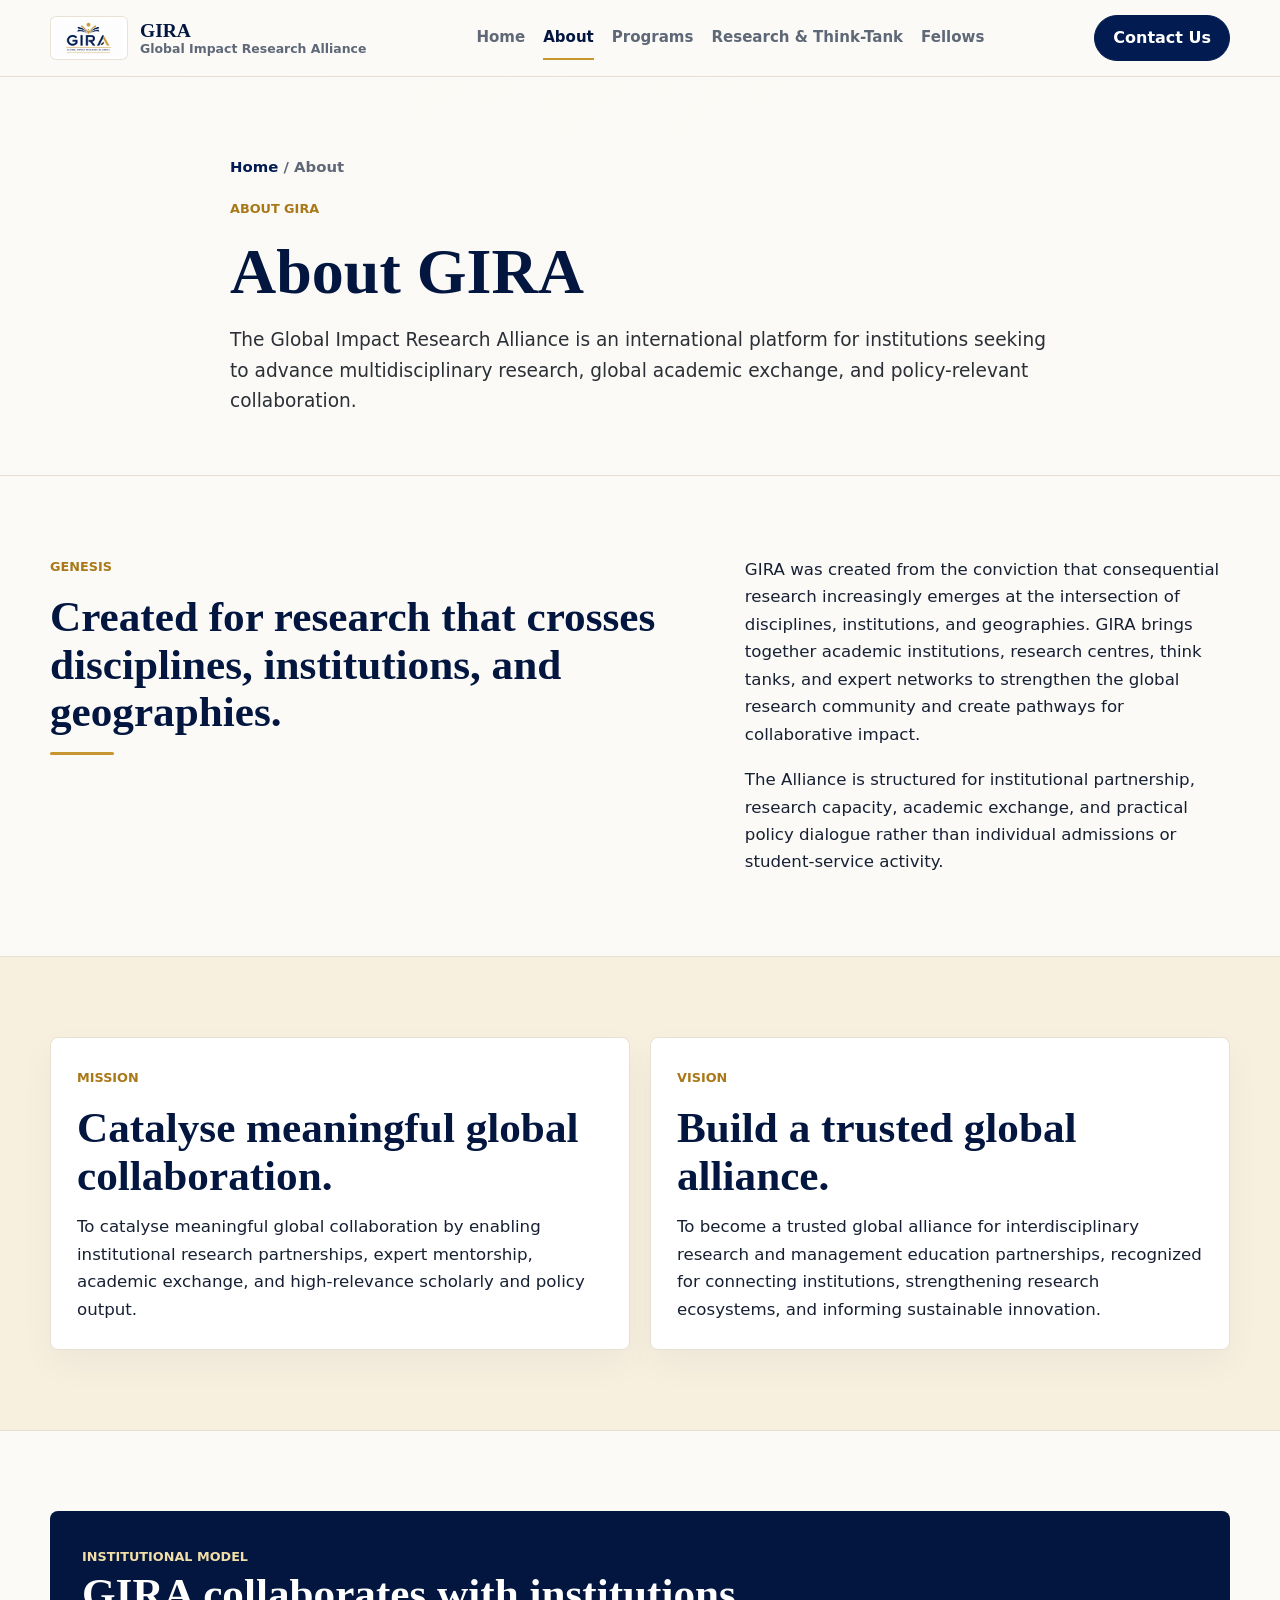
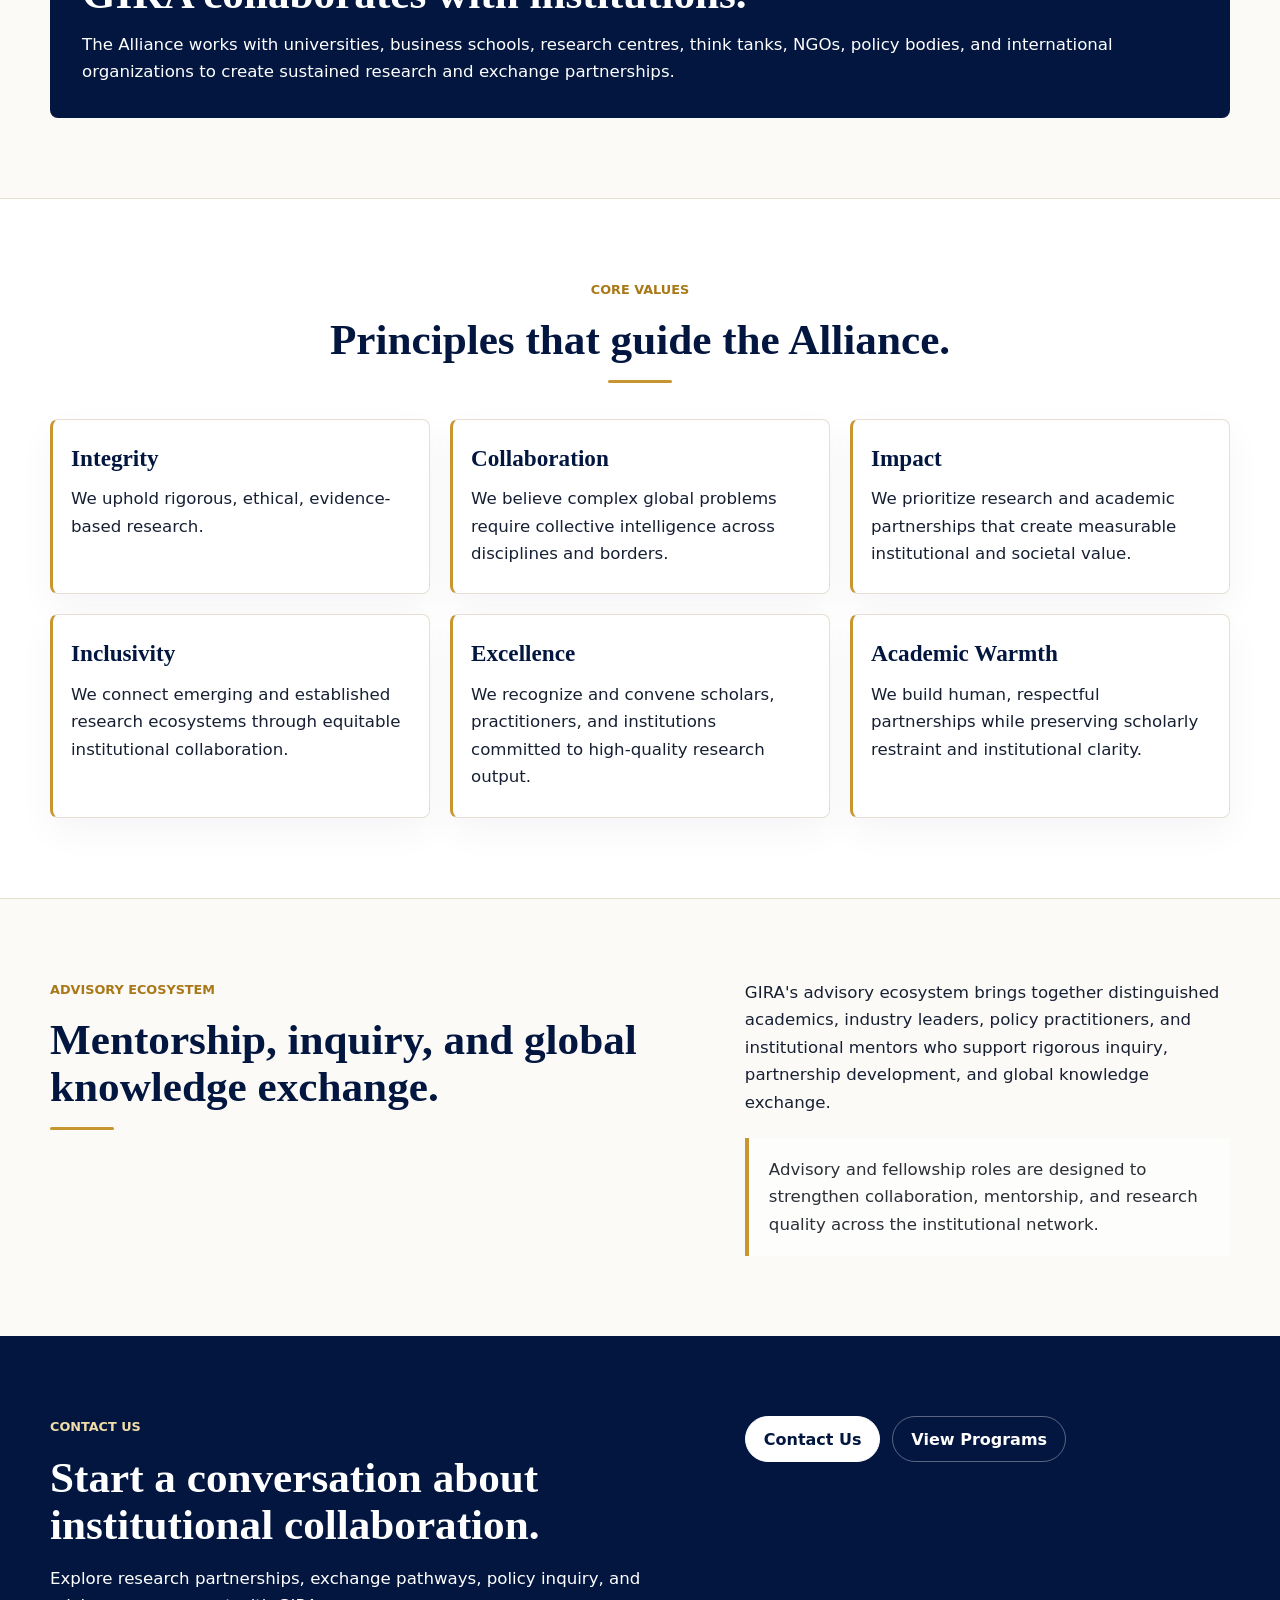
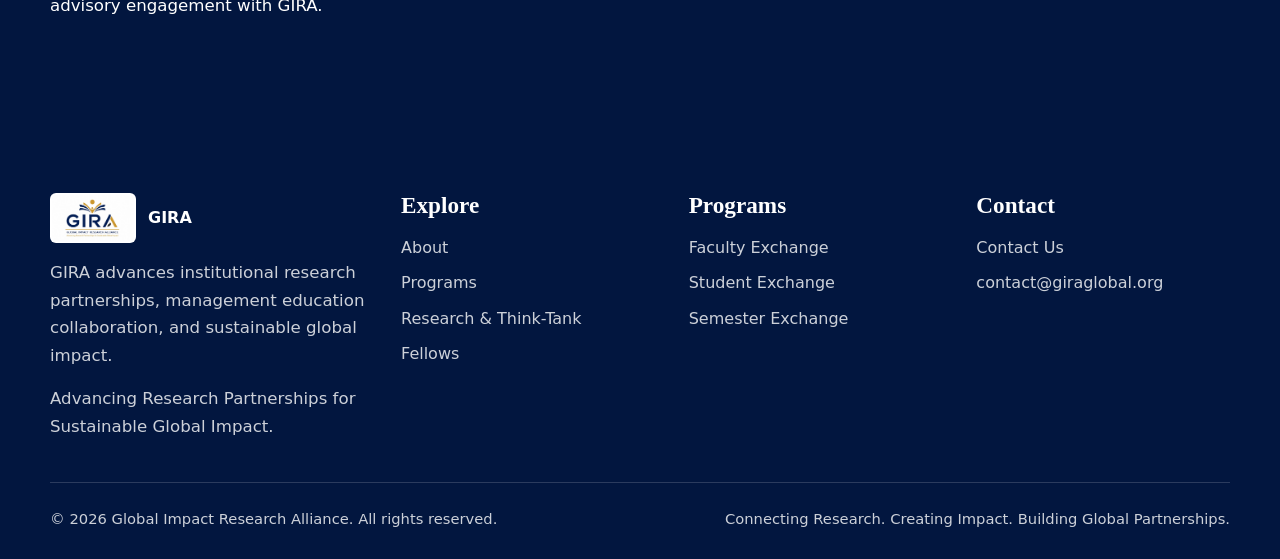
==== commit 8ed84ed3: "Update fellowship wording and favicon" ====
--- a/about.html
+++ b/about.html
@@ -4,7 +4,8 @@
     <meta charset="utf-8">
     <meta name="viewport" content="width=device-width, initial-scale=1">
     <title>About GIRA | Global Impact Research Alliance</title>
-    <meta name="description" content="Learn about the Global Impact Research Alliance, an initiative of AUA Technologies for institutional research partnerships, academic exchange, and policy-relevant collaboration.">
+    <meta name="description" content="Learn about the Global Impact Research Alliance, an institutional platform for research partnerships, academic exchange, and policy-relevant collaboration.">
+    <link rel="icon" href="assets/favicon.svg" type="image/svg+xml">
     <link rel="stylesheet" href="assets/styles.css">
   </head>
   <body>
@@ -55,7 +56,7 @@
             <div class="section-rule"></div>
           </div>
           <div>
-            <p>GIRA was created from the conviction that consequential research increasingly emerges at the intersection of disciplines, institutions, and geographies. As an initiative of AUA Technologies, GIRA brings together academic institutions, research centres, think tanks, and expert networks to strengthen the global research community and create pathways for collaborative impact.</p>
+            <p>GIRA was created from the conviction that consequential research increasingly emerges at the intersection of disciplines, institutions, and geographies. GIRA brings together academic institutions, research centres, think tanks, and expert networks to strengthen the global research community and create pathways for collaborative impact.</p>
             <p class="mt-18">The Alliance is structured for institutional partnership, research capacity, academic exchange, and practical policy dialogue rather than individual admissions or student-service activity.</p>
           </div>
         </div>
@@ -159,7 +160,7 @@
               <img src="assets/gira-logo.jpeg" alt="GIRA logo">
               <strong>GIRA</strong>
             </a>
-            <p>GIRA is an initiative of AUA Technologies, advancing institutional research partnerships, management education collaboration, and sustainable global impact.</p>
+            <p>GIRA advances institutional research partnerships, management education collaboration, and sustainable global impact.</p>
             <p>Advancing Research Partnerships for Sustainable Global Impact.</p>
           </div>
           <div>
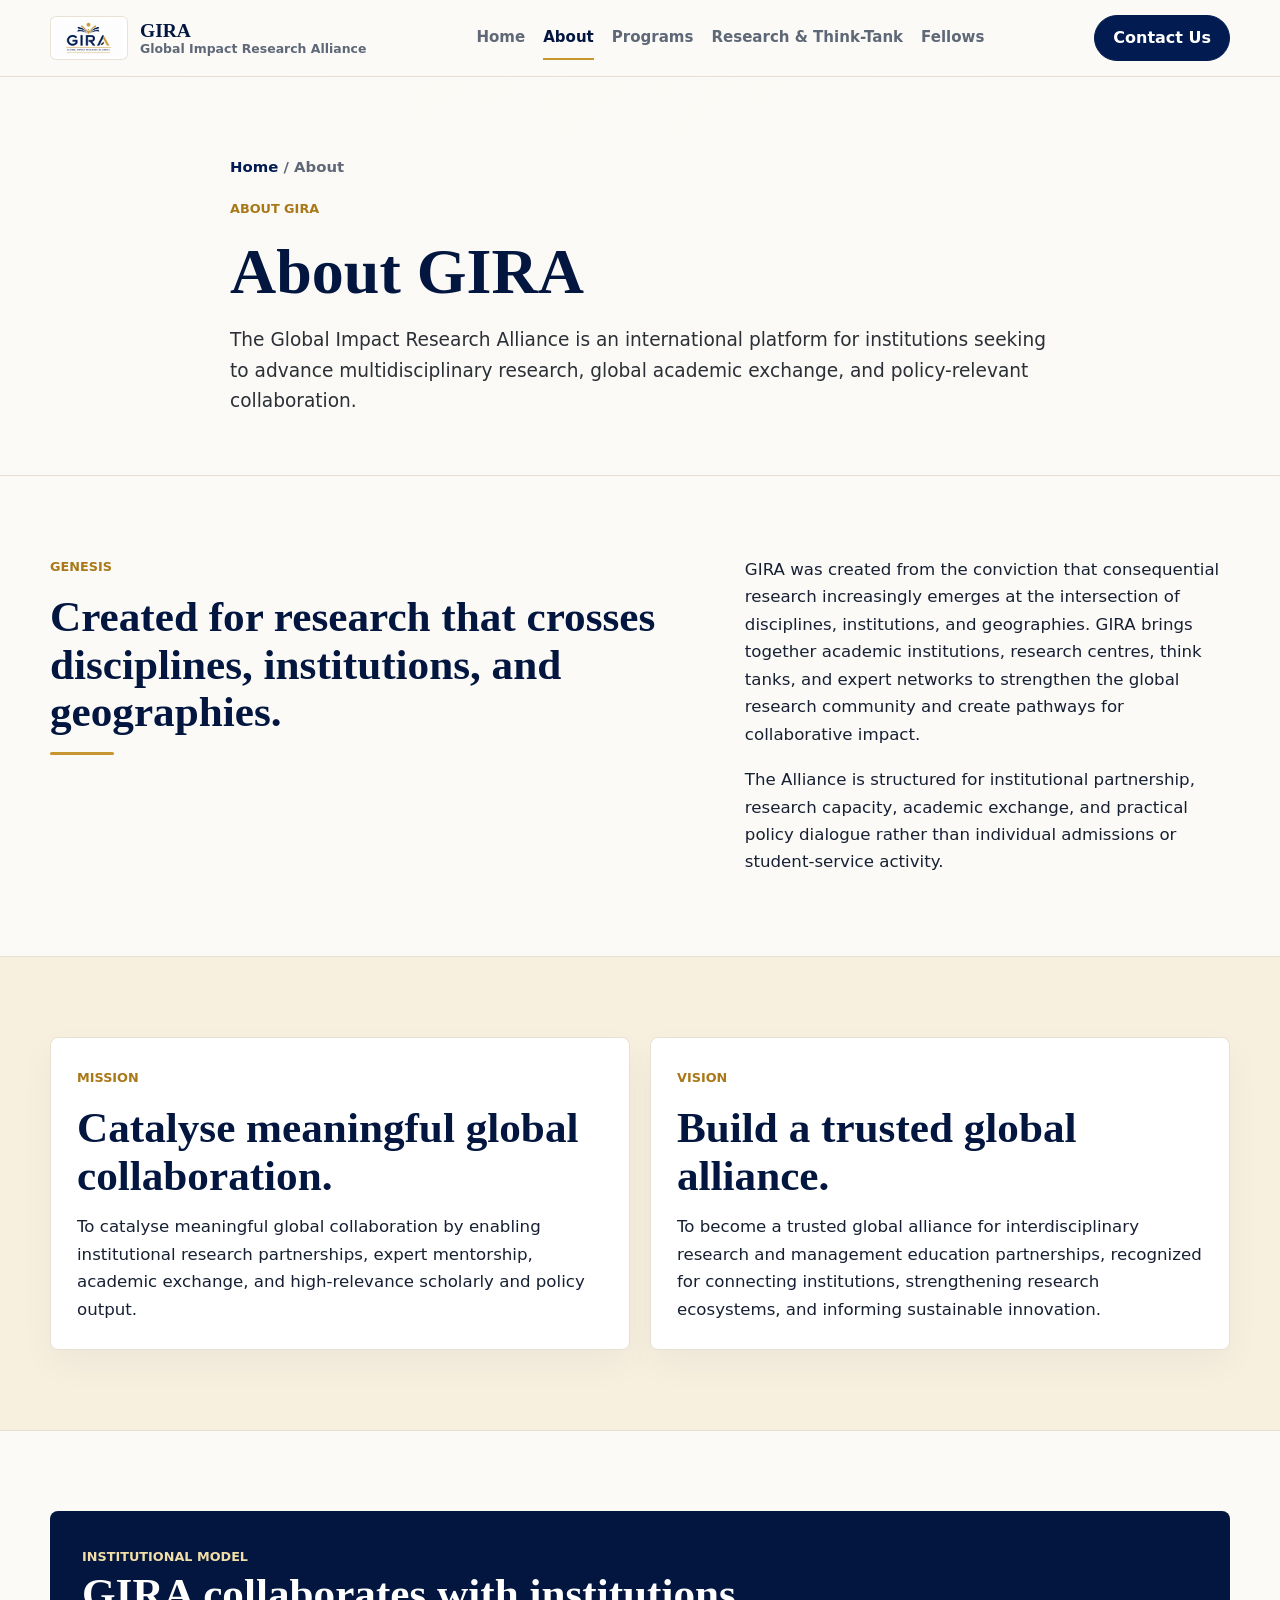
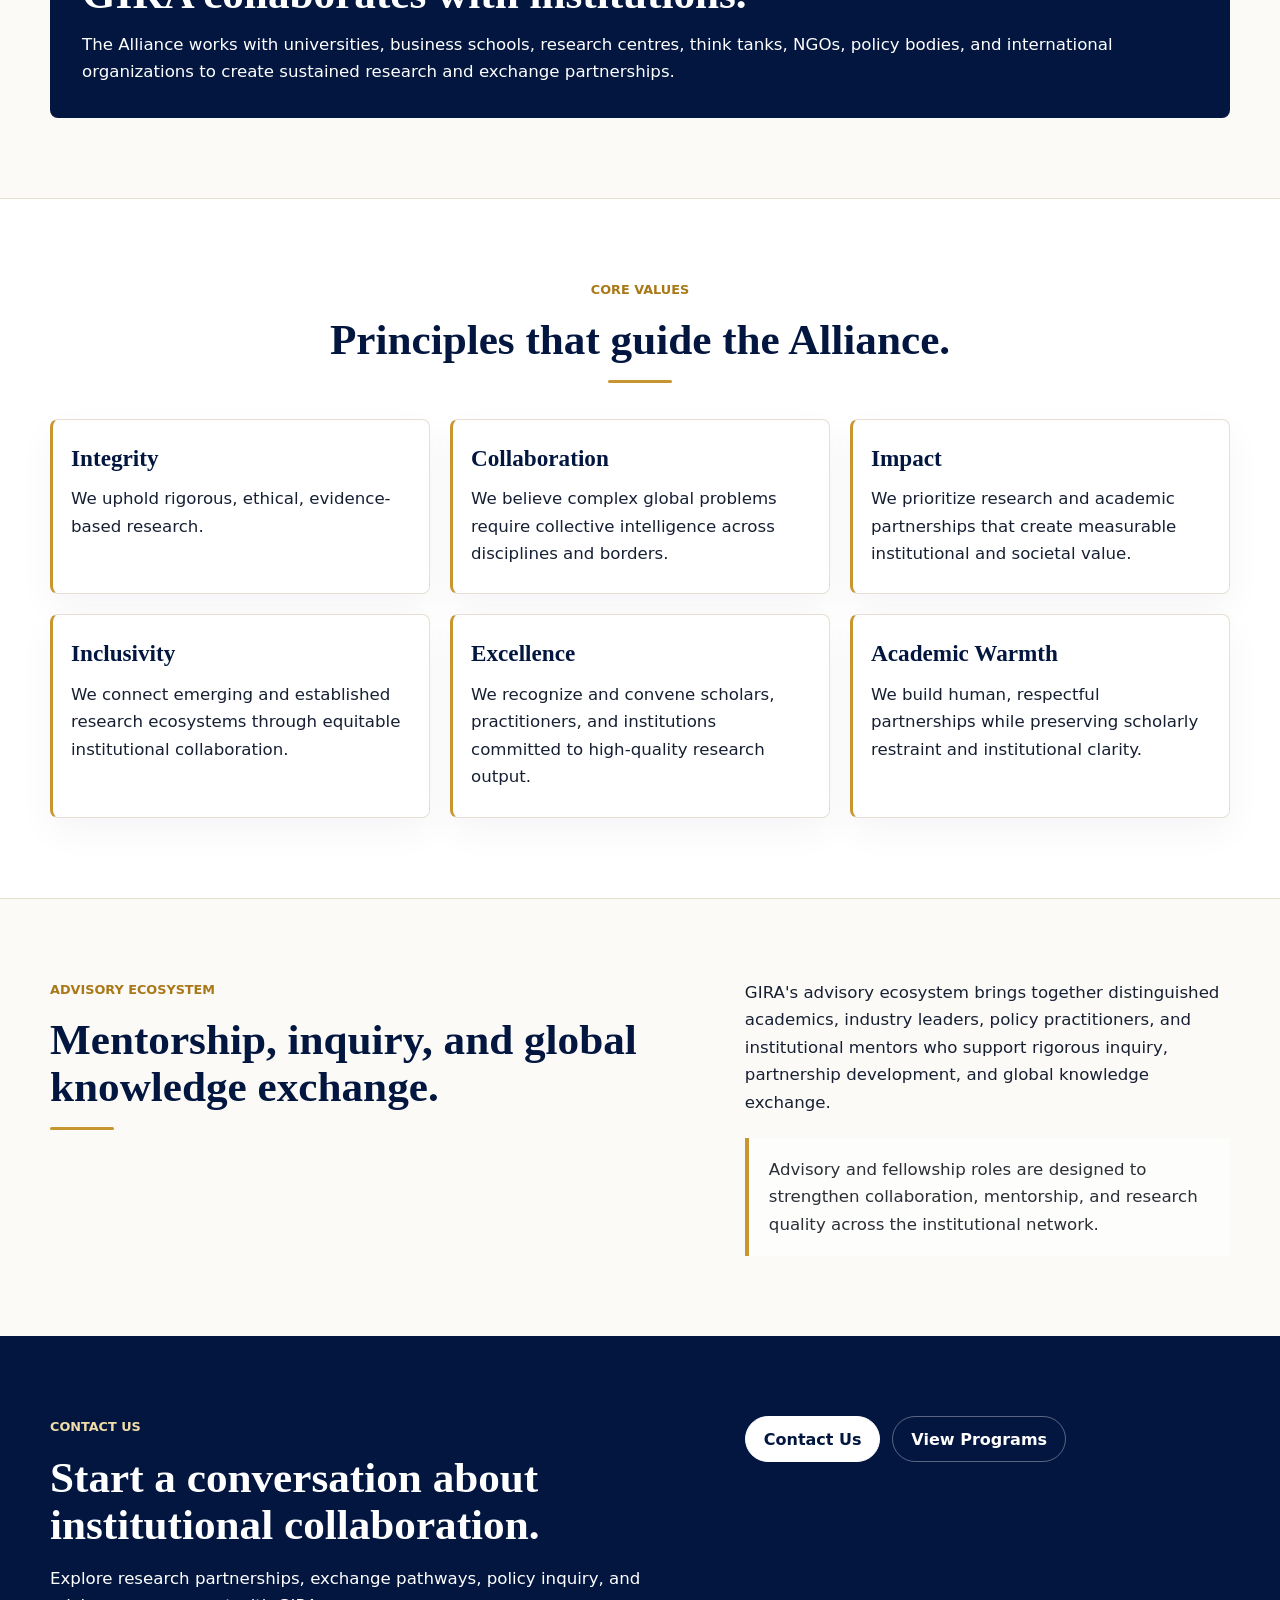
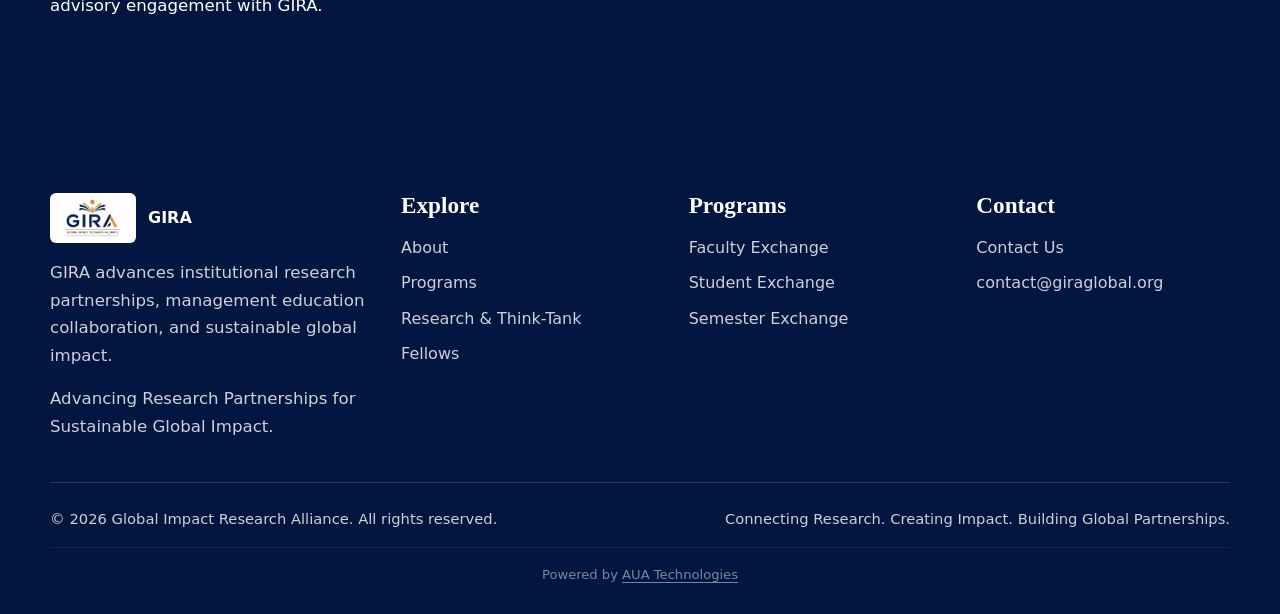
==== commit 5380068b: "Update about.html" ====
--- a/about.html
+++ b/about.html
@@ -192,6 +192,9 @@
           <span>&copy; <span data-year></span> Global Impact Research Alliance. All rights reserved.</span>
           <span>Connecting Research. Creating Impact. Building Global Partnerships.</span>
         </div>
+        <div style="text-align:center; padding-top:1rem; border-top:1px solid rgba(255,255,255,0.1); margin-top:1rem; font-size:0.82rem; opacity:0.6;">
+          Powered by <a href="https://auatechnologies.co.in" target="_blank" rel="noopener" style="color:inherit; text-decoration:underline; text-underline-offset:3px;">AUA Technologies</a>
+        </div>
       </div>
     </footer>
     <script src="js/site.js"></script>
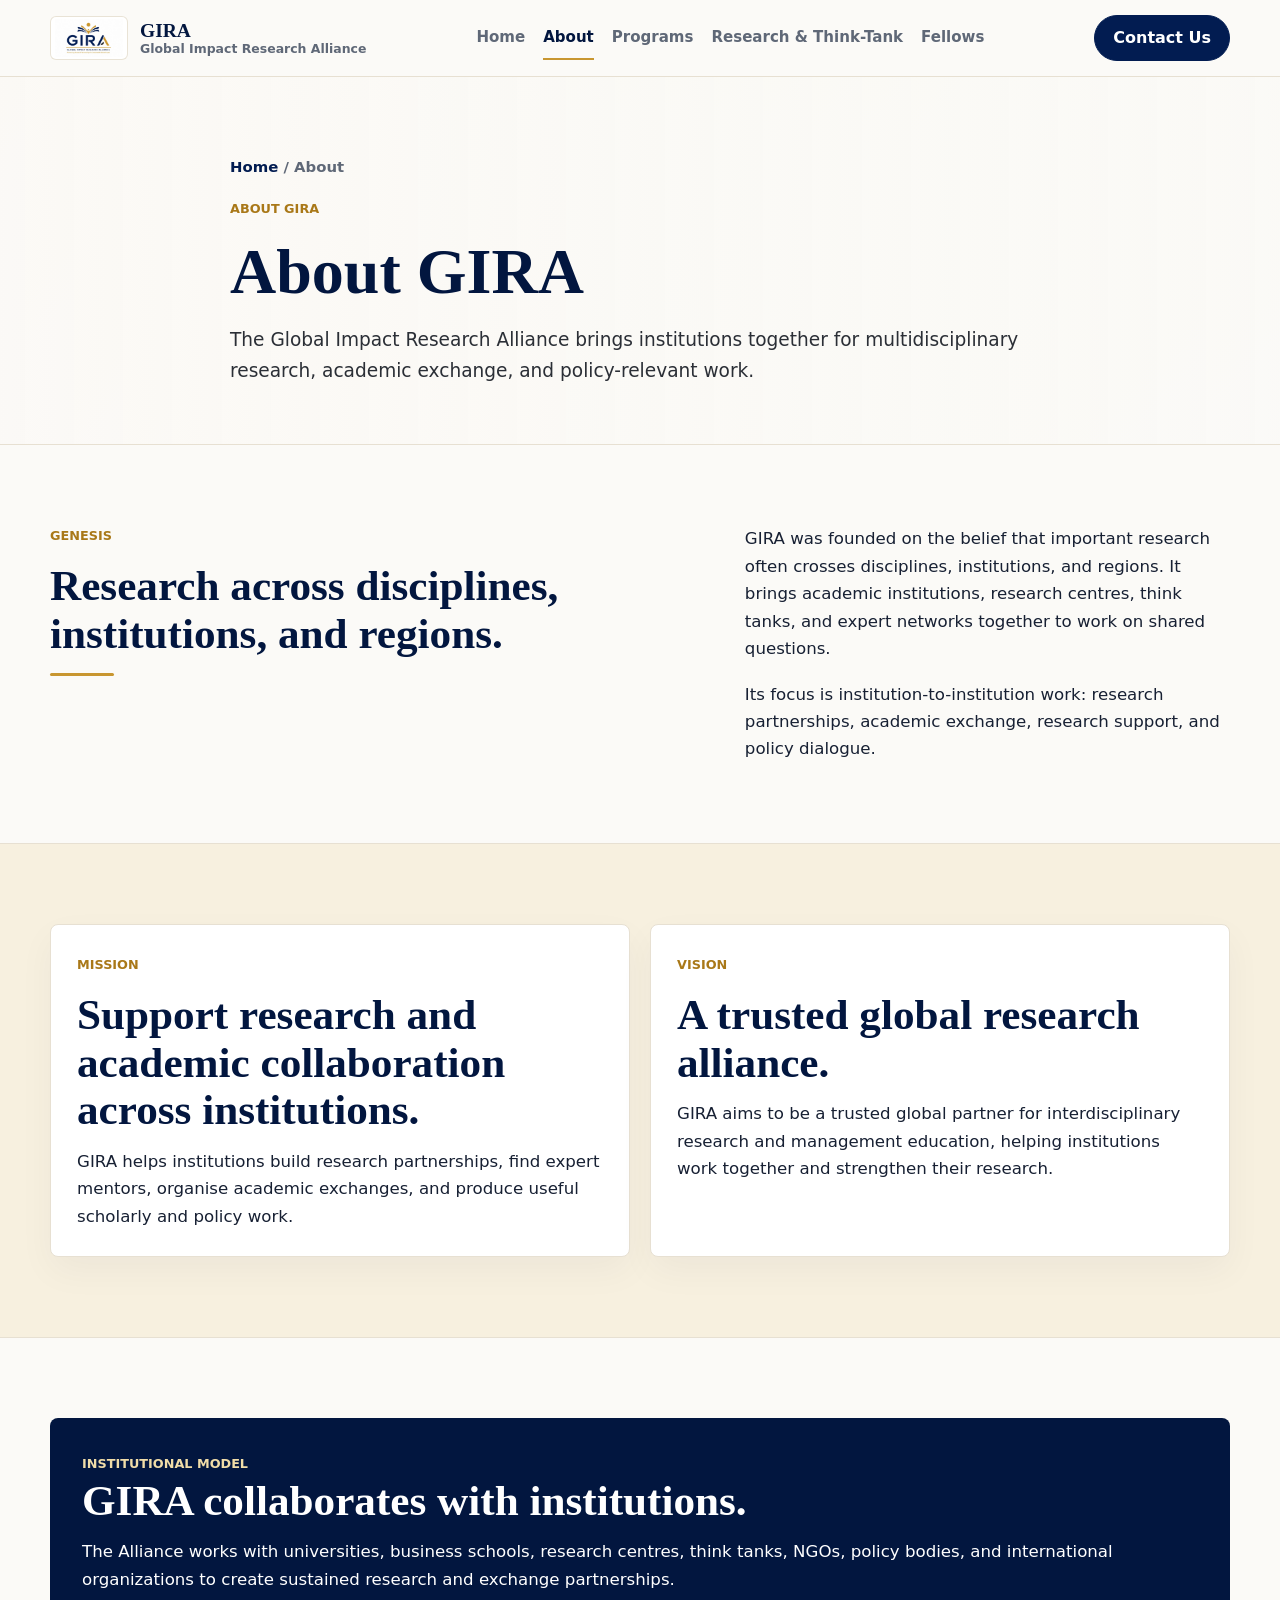
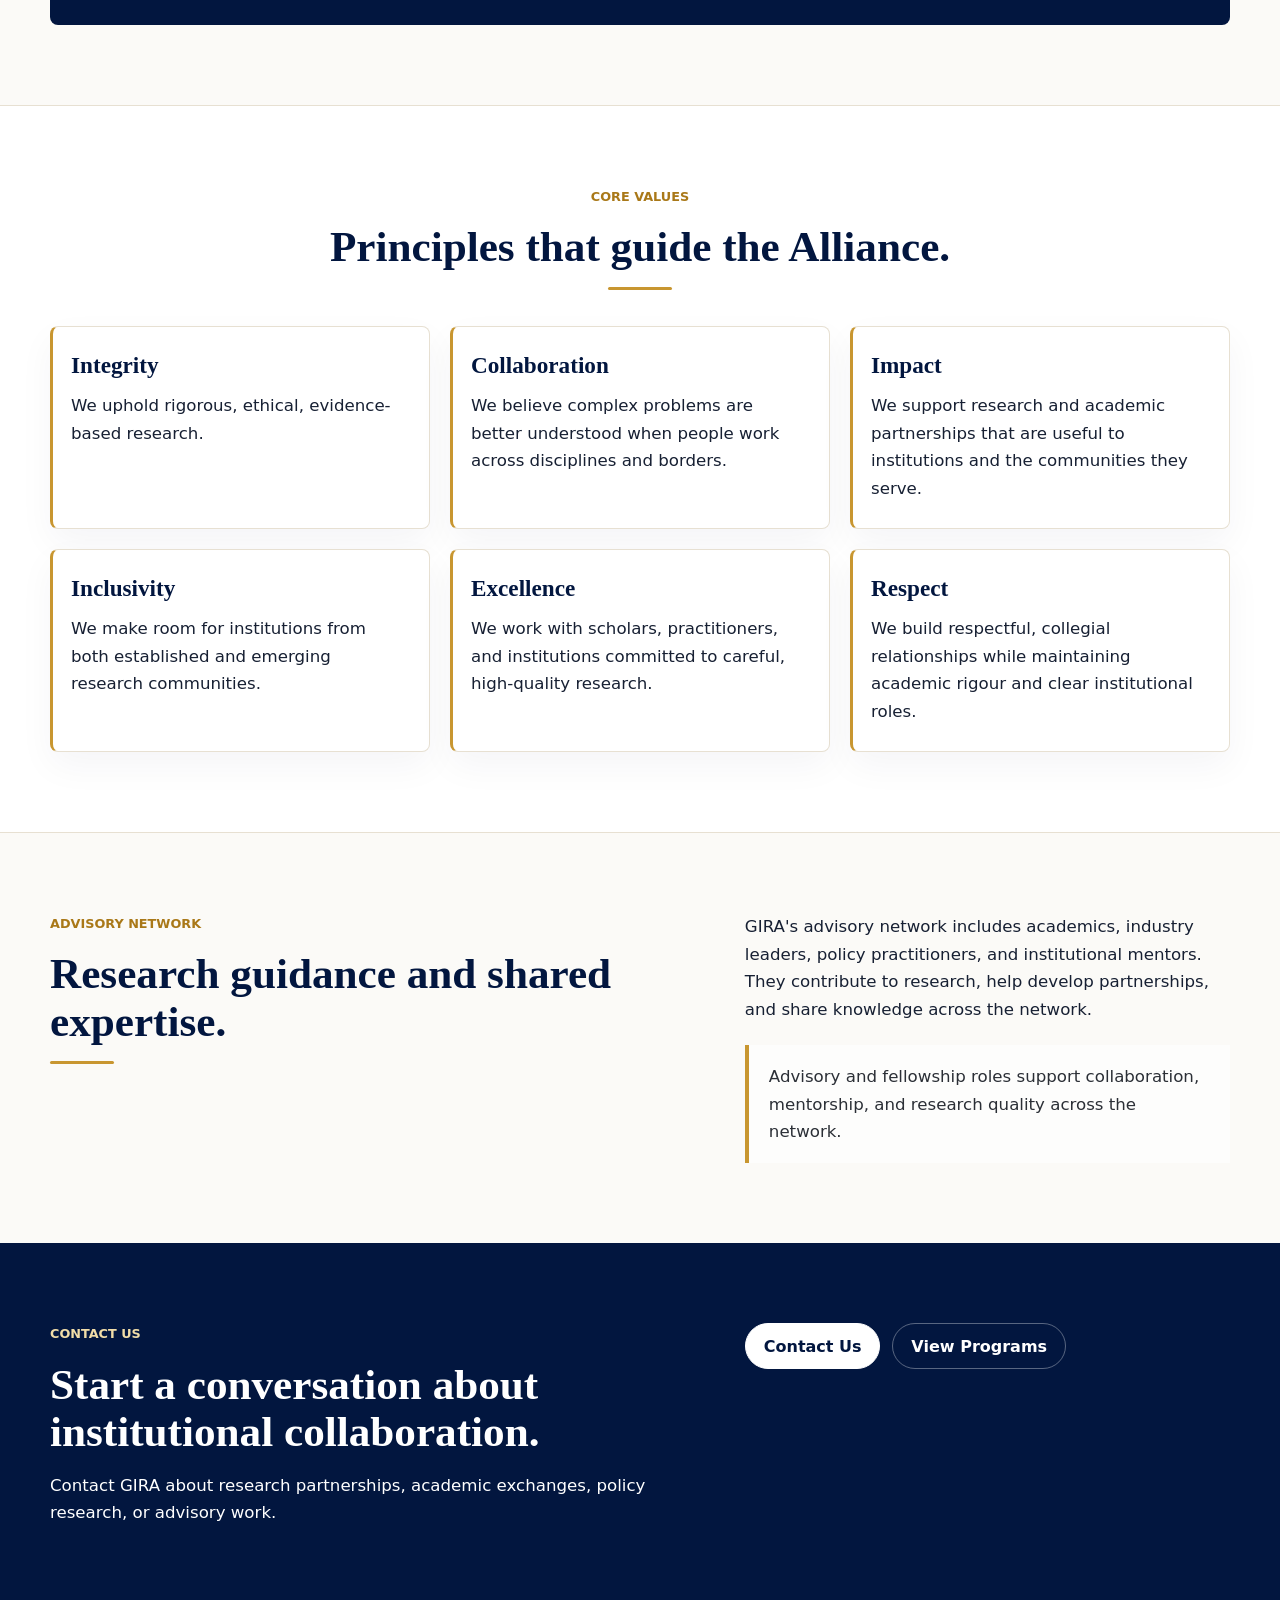
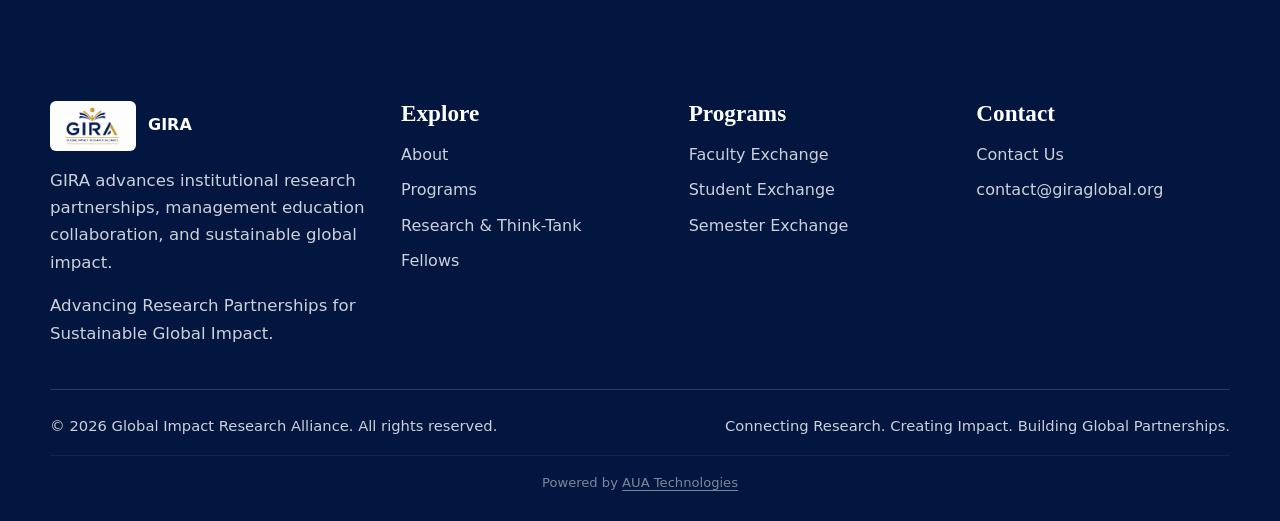
==== commit 08d9335c: "Refine website copy" ====
--- a/about.html
+++ b/about.html
@@ -4,7 +4,7 @@
     <meta charset="utf-8">
     <meta name="viewport" content="width=device-width, initial-scale=1">
     <title>About GIRA | Global Impact Research Alliance</title>
-    <meta name="description" content="Learn about the Global Impact Research Alliance, an institutional platform for research partnerships, academic exchange, and policy-relevant collaboration.">
+    <meta name="description" content="Learn about GIRA, an international alliance for research partnerships, academic exchange, mentorship, and policy-relevant collaboration.">
     <link rel="icon" href="assets/favicon.svg" type="image/svg+xml">
     <link rel="stylesheet" href="assets/styles.css">
   </head>
@@ -44,7 +44,7 @@
           <div class="breadcrumb"><a href="index.html">Home</a> / About</div>
           <span class="eyebrow">About GIRA</span>
           <h1>About GIRA</h1>
-          <p class="lead">The Global Impact Research Alliance is an international platform for institutions seeking to advance multidisciplinary research, global academic exchange, and policy-relevant collaboration.</p>
+          <p class="lead">The Global Impact Research Alliance brings institutions together for multidisciplinary research, academic exchange, and policy-relevant work.</p>
         </div>
       </section>
 
@@ -52,12 +52,12 @@
         <div class="container split">
           <div class="section-header">
             <span class="eyebrow">Genesis</span>
-            <h2 id="genesis-title">Created for research that crosses disciplines, institutions, and geographies.</h2>
+            <h2 id="genesis-title">Research across disciplines, institutions, and regions.</h2>
             <div class="section-rule"></div>
           </div>
           <div>
-            <p>GIRA was created from the conviction that consequential research increasingly emerges at the intersection of disciplines, institutions, and geographies. GIRA brings together academic institutions, research centres, think tanks, and expert networks to strengthen the global research community and create pathways for collaborative impact.</p>
-            <p class="mt-18">The Alliance is structured for institutional partnership, research capacity, academic exchange, and practical policy dialogue rather than individual admissions or student-service activity.</p>
+            <p>GIRA was founded on the belief that important research often crosses disciplines, institutions, and regions. It brings academic institutions, research centres, think tanks, and expert networks together to work on shared questions.</p>
+            <p class="mt-18">Its focus is institution-to-institution work: research partnerships, academic exchange, research support, and policy dialogue.</p>
           </div>
         </div>
       </section>
@@ -66,13 +66,13 @@
         <div class="container grid grid-2">
           <article class="card">
             <span class="eyebrow">Mission</span>
-            <h2 id="mission-title">Catalyse meaningful global collaboration.</h2>
-            <p>To catalyse meaningful global collaboration by enabling institutional research partnerships, expert mentorship, academic exchange, and high-relevance scholarly and policy output.</p>
+            <h2 id="mission-title">Support research and academic collaboration across institutions.</h2>
+            <p>GIRA helps institutions build research partnerships, find expert mentors, organise academic exchanges, and produce useful scholarly and policy work.</p>
           </article>
           <article class="card">
             <span class="eyebrow">Vision</span>
-            <h2>Build a trusted global alliance.</h2>
-            <p>To become a trusted global alliance for interdisciplinary research and management education partnerships, recognized for connecting institutions, strengthening research ecosystems, and informing sustainable innovation.</p>
+            <h2>A trusted global research alliance.</h2>
+            <p>GIRA aims to be a trusted global partner for interdisciplinary research and management education, helping institutions work together and strengthen their research.</p>
           </article>
         </div>
       </section>
@@ -101,23 +101,23 @@
             </article>
             <article class="card value-item">
               <h3>Collaboration</h3>
-              <p>We believe complex global problems require collective intelligence across disciplines and borders.</p>
+              <p>We believe complex problems are better understood when people work across disciplines and borders.</p>
             </article>
             <article class="card value-item">
               <h3>Impact</h3>
-              <p>We prioritize research and academic partnerships that create measurable institutional and societal value.</p>
+              <p>We support research and academic partnerships that are useful to institutions and the communities they serve.</p>
             </article>
             <article class="card value-item">
               <h3>Inclusivity</h3>
-              <p>We connect emerging and established research ecosystems through equitable institutional collaboration.</p>
+              <p>We make room for institutions from both established and emerging research communities.</p>
             </article>
             <article class="card value-item">
               <h3>Excellence</h3>
-              <p>We recognize and convene scholars, practitioners, and institutions committed to high-quality research output.</p>
-            </article>
-            <article class="card value-item">
-              <h3>Academic Warmth</h3>
-              <p>We build human, respectful partnerships while preserving scholarly restraint and institutional clarity.</p>
+              <p>We work with scholars, practitioners, and institutions committed to careful, high-quality research.</p>
+            </article>
+            <article class="card value-item">
+              <h3>Respect</h3>
+              <p>We build respectful, collegial relationships while maintaining academic rigour and clear institutional roles.</p>
             </article>
           </div>
         </div>
@@ -126,13 +126,13 @@
       <section aria-labelledby="advisory-title">
         <div class="container split">
           <div class="section-header">
-            <span class="eyebrow">Advisory Ecosystem</span>
-            <h2 id="advisory-title">Mentorship, inquiry, and global knowledge exchange.</h2>
+            <span class="eyebrow">Advisory Network</span>
+            <h2 id="advisory-title">Research guidance and shared expertise.</h2>
             <div class="section-rule"></div>
           </div>
           <div>
-            <p>GIRA's advisory ecosystem brings together distinguished academics, industry leaders, policy practitioners, and institutional mentors who support rigorous inquiry, partnership development, and global knowledge exchange.</p>
-            <p class="note mt-22">Advisory and fellowship roles are designed to strengthen collaboration, mentorship, and research quality across the institutional network.</p>
+            <p>GIRA's advisory network includes academics, industry leaders, policy practitioners, and institutional mentors. They contribute to research, help develop partnerships, and share knowledge across the network.</p>
+            <p class="note mt-22">Advisory and fellowship roles support collaboration, mentorship, and research quality across the network.</p>
           </div>
         </div>
       </section>
@@ -142,7 +142,7 @@
           <div class="section-header">
             <span class="eyebrow">Contact Us</span>
             <h2 id="about-cta-title">Start a conversation about institutional collaboration.</h2>
-            <p>Explore research partnerships, exchange pathways, policy inquiry, and advisory engagement with GIRA.</p>
+            <p>Contact GIRA about research partnerships, academic exchanges, policy research, or advisory work.</p>
           </div>
           <div class="cta-actions">
             <a class="btn btn-primary" href="contact.html">Contact Us</a>
--- a/assets/styles.css
+++ b/assets/styles.css
@@ -893,6 +893,69 @@
   margin-top: 12px;
 }
 
+.research-fellows-section .section-header {
+  margin-bottom: 28px;
+}
+
+.research-fellows-grid {
+  display: grid;
+  grid-template-columns: repeat(2, minmax(0, 1fr));
+  gap: 16px;
+  align-items: start;
+}
+
+.research-fellow-card {
+  display: grid;
+  grid-template-columns: 104px minmax(0, 1fr);
+  gap: 16px;
+  align-items: start;
+  padding: 18px;
+  background: var(--gira-paper);
+  box-shadow: none;
+}
+
+.research-fellow-card > * + * {
+  margin-top: 0;
+}
+
+.research-fellow-card--text {
+  grid-template-columns: 1fr;
+  border-left: 3px solid var(--gira-gold-600);
+}
+
+.research-fellow-photo {
+  width: 104px;
+  aspect-ratio: 4 / 5;
+  object-fit: cover;
+  object-position: center top;
+  border: 1px solid var(--gira-line);
+  border-radius: 7px;
+  background: var(--gira-soft-gold);
+}
+
+.research-fellow-copy {
+  min-width: 0;
+}
+
+.research-fellow-card .fellow-role {
+  min-height: 27px;
+  padding: 0.2rem 0.56rem;
+  font-size: 0.68rem;
+}
+
+.research-fellow-card h3 {
+  margin-top: 10px;
+  font-size: 1.24rem;
+  line-height: 1.16;
+}
+
+.research-fellow-card p {
+  margin-top: 9px;
+  color: var(--gira-charcoal);
+  font-size: 0.9rem;
+  line-height: 1.58;
+}
+
 .form-wrap {
   display: grid;
   grid-template-columns: minmax(0, 0.72fr) minmax(0, 1fr);
@@ -1137,6 +1200,10 @@
     min-height: 210px;
   }
 
+  .research-fellows-grid {
+    grid-template-columns: 1fr;
+  }
+
   .fellow-photo {
     max-width: 280px;
   }
@@ -1232,6 +1299,25 @@
 
   .hero-logo-panel {
     padding: 22px;
+  }
+
+  .research-fellow-card {
+    grid-template-columns: 82px minmax(0, 1fr);
+    gap: 14px;
+    padding: 14px;
+  }
+
+  .research-fellow-card--text {
+    grid-template-columns: 1fr;
+  }
+
+  .research-fellow-photo {
+    width: 82px;
+  }
+
+  .research-fellow-card p {
+    font-size: 0.86rem;
+    line-height: 1.55;
   }
 }
 
